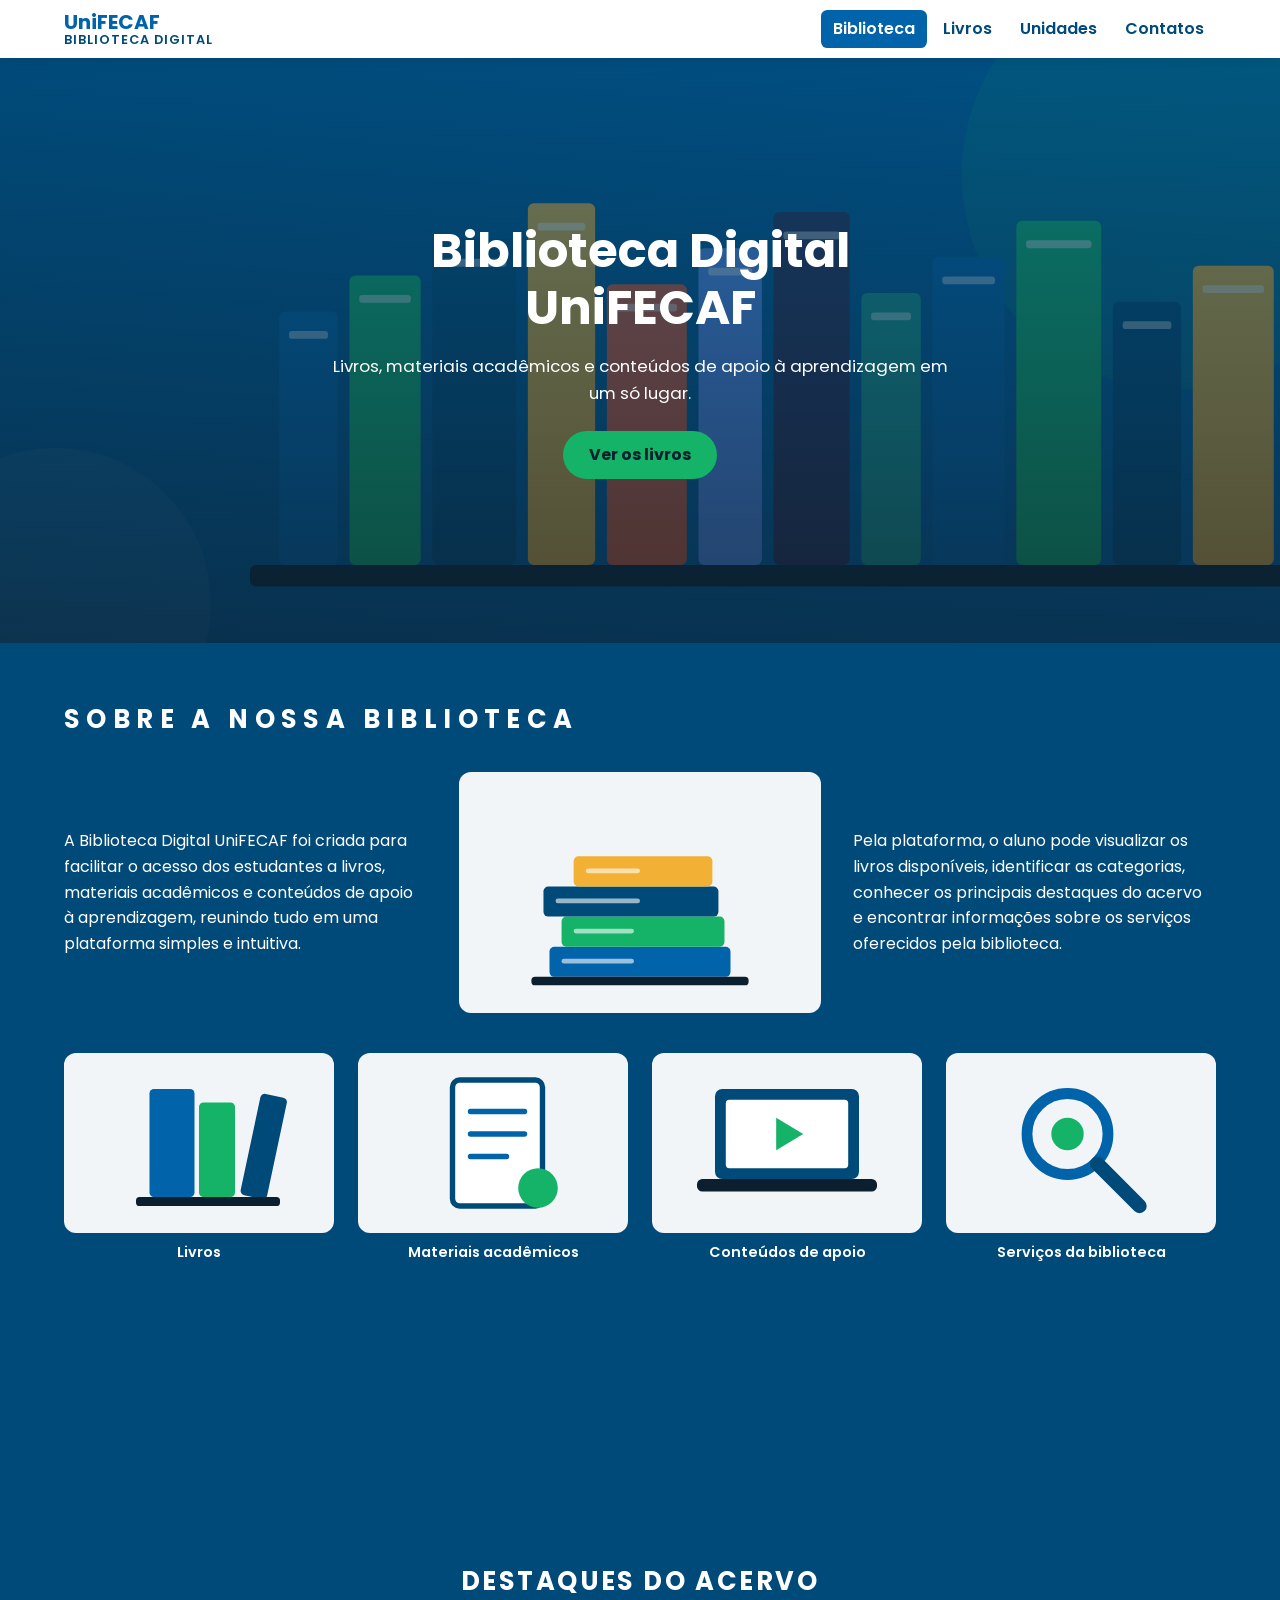
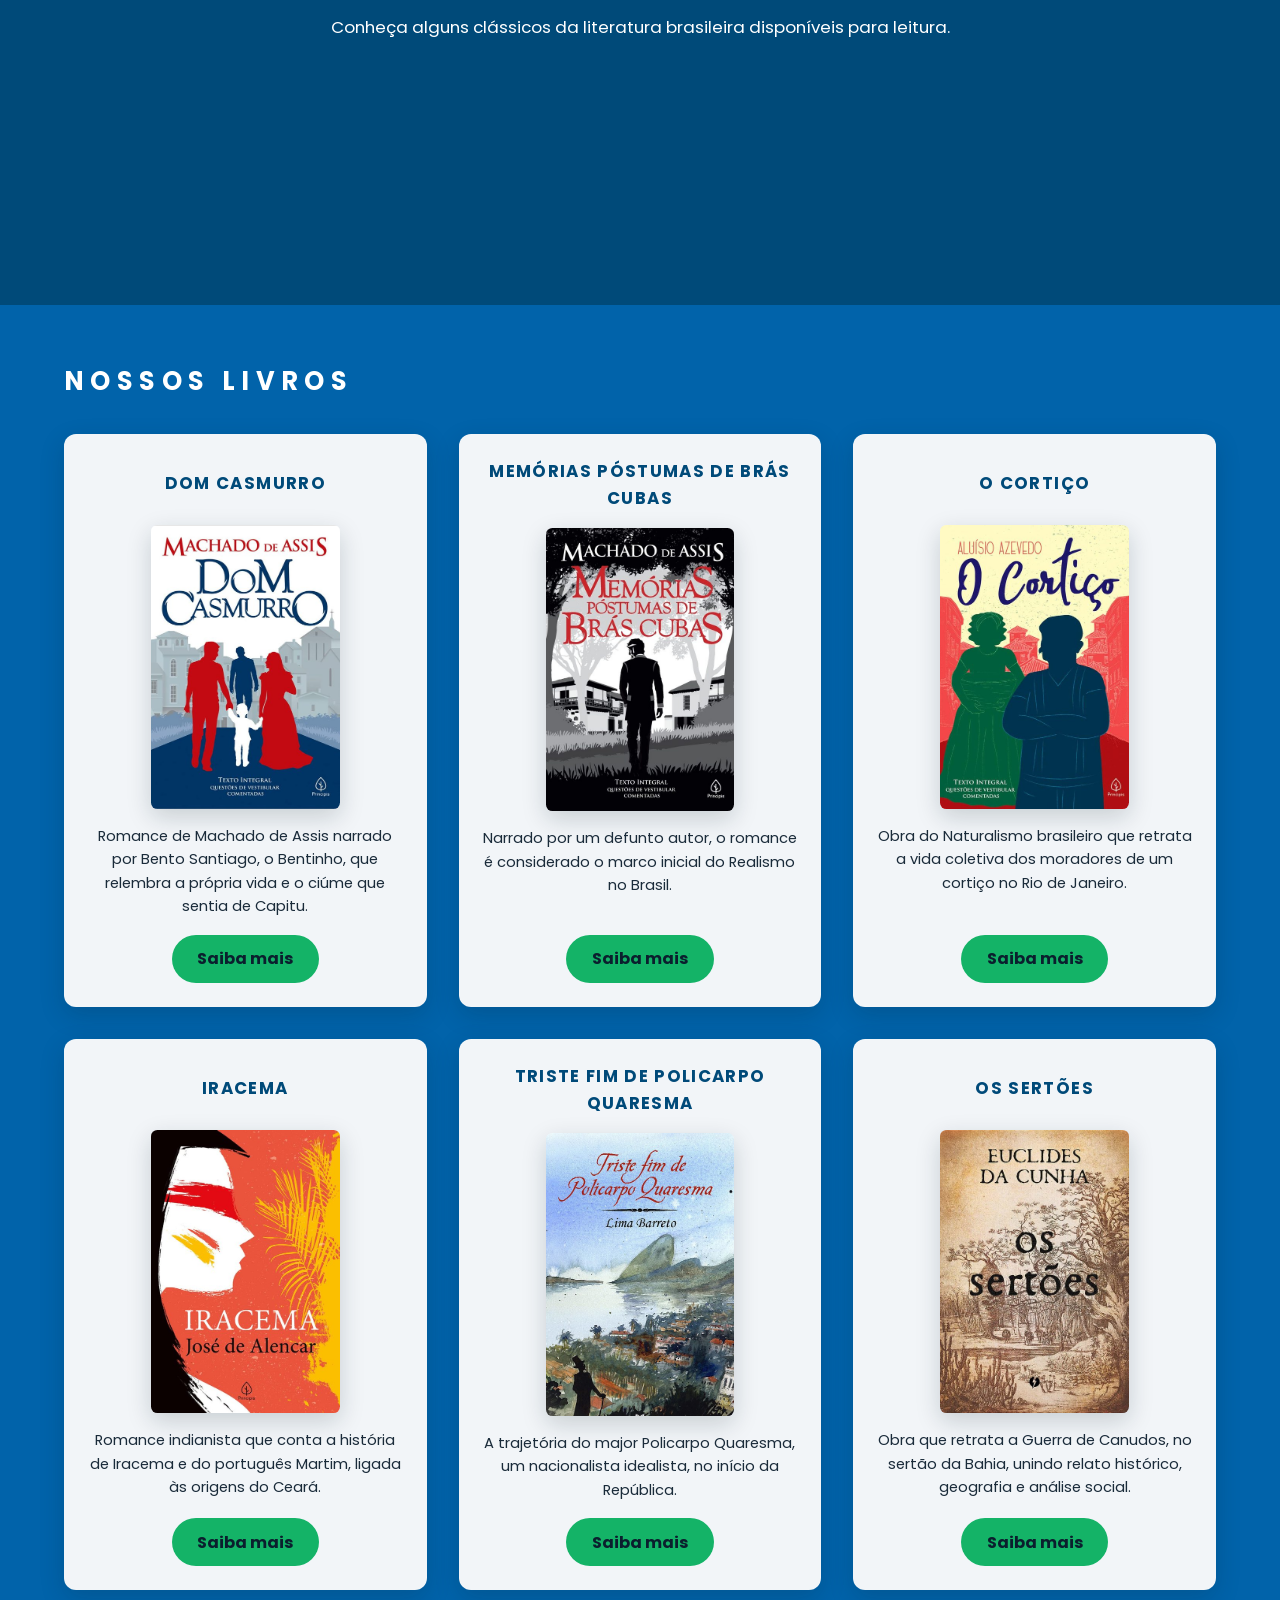
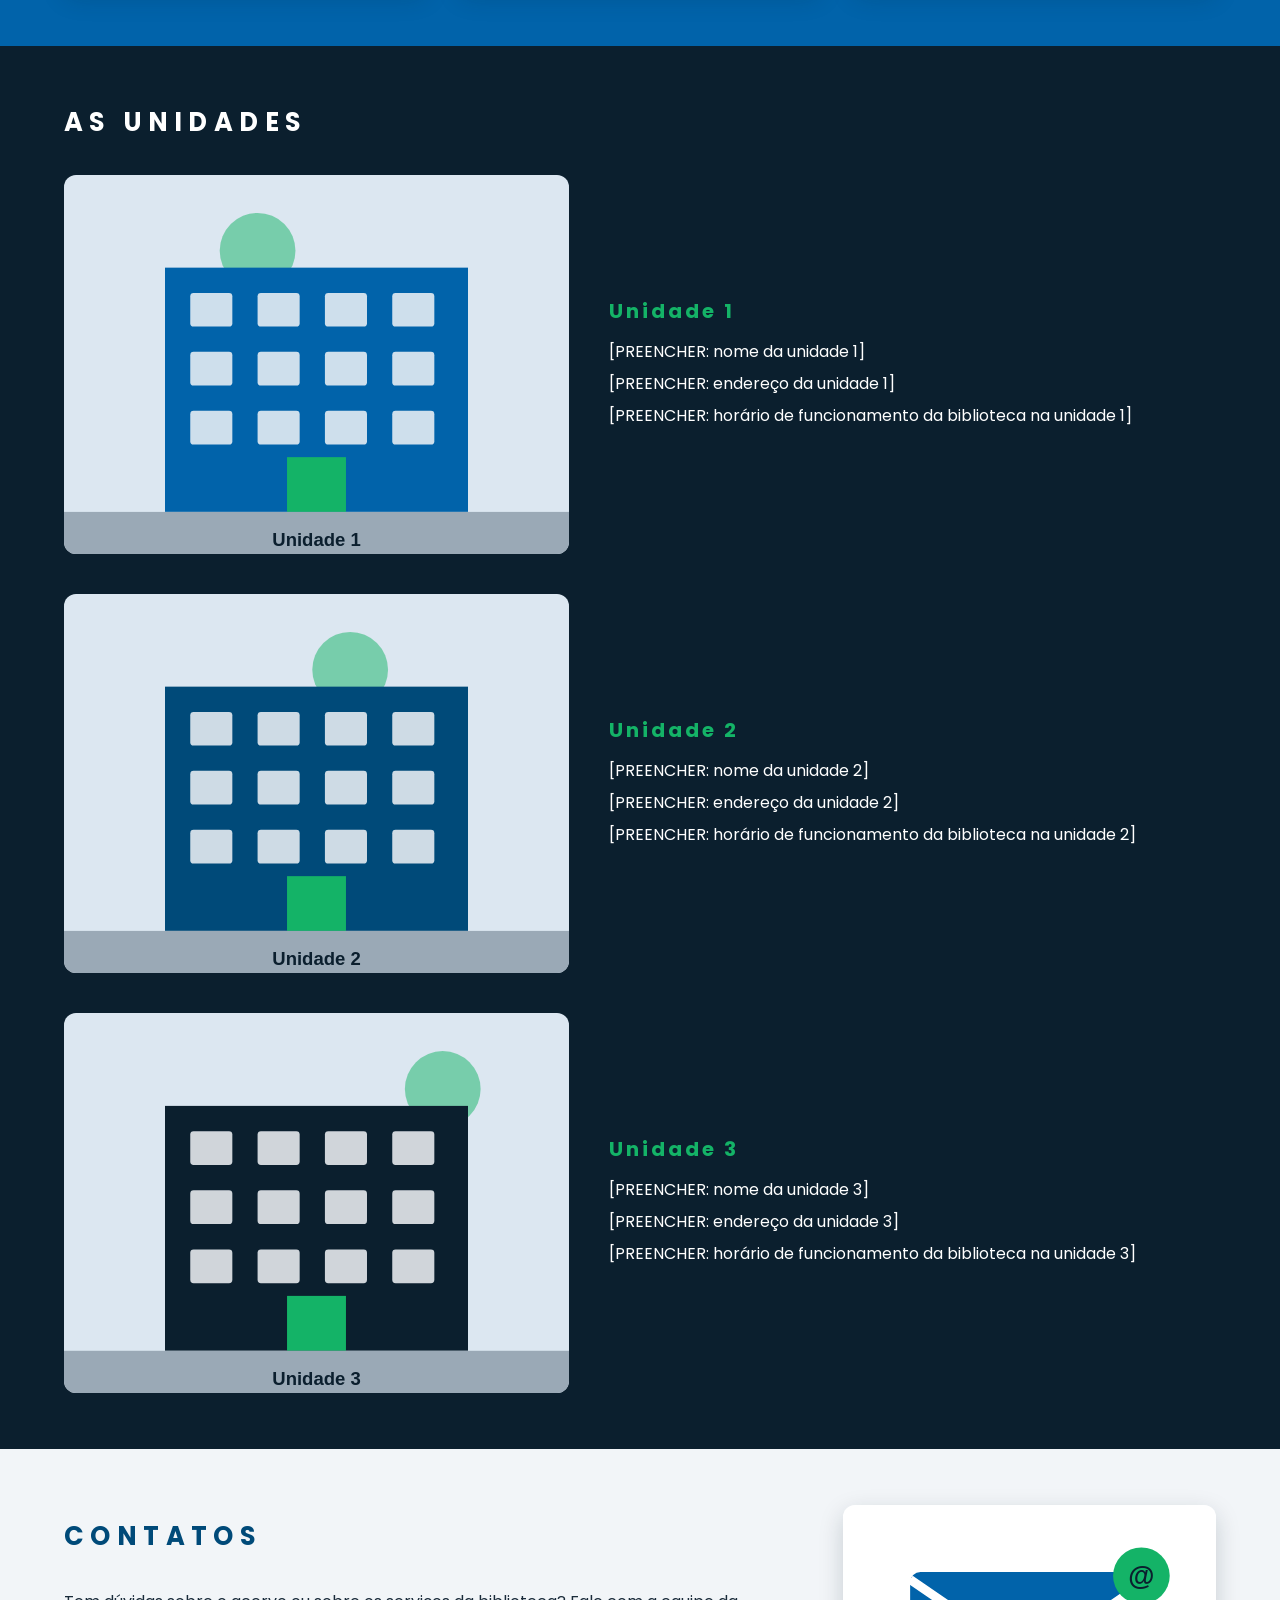
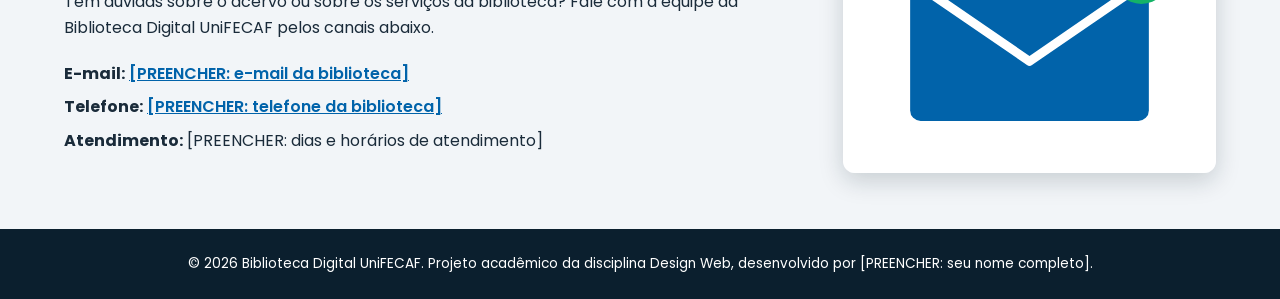
==== index.html @ 33c41517 "Add files via upload" ====
<!DOCTYPE html>
<html lang="pt-BR">
<head>
	<meta charset="UTF-8">
	<meta name="viewport" content="width=device-width, initial-scale=1.0">
	<title>Biblioteca Digital UniFECAF | Livros e materiais acadêmicos</title>
	<meta name="description" content="Biblioteca Digital UniFECAF: acesse livros, materiais acadêmicos e conteúdos de apoio à aprendizagem, conheça os destaques do acervo e as unidades.">
	<link rel="preconnect" href="https://fonts.googleapis.com">
	<link rel="preconnect" href="https://fonts.gstatic.com" crossorigin>
	<link href="https://fonts.googleapis.com/css2?family=Poppins:wght@400;600;700&display=swap" rel="stylesheet">
	<link rel="stylesheet" href="css/style.css">
</head>
<body>
	<a class="pular-conteudo" href="#conteudo">Pular para o conteúdo</a>

	<header class="cabecalho">
		<div class="cabecalho__interno">
			<a class="marca" href="#inicio">
				<span class="marca__nome">UniFECAF</span>
				<span class="marca__sub">Biblioteca Digital</span>
			</a>
			<nav class="menu" aria-label="Menu principal">
				<ul class="menu__lista">
					<li><a class="menu__link menu__link--ativo" href="#sobre" aria-current="page">Biblioteca</a></li>
					<li><a class="menu__link" href="#livros">Livros</a></li>
					<li><a class="menu__link" href="#unidades">Unidades</a></li>
					<li><a class="menu__link" href="#contatos">Contatos</a></li>
				</ul>
			</nav>
		</div>
	</header>

	<main id="conteudo">
		<section class="banner banner--principal" id="inicio" aria-labelledby="titulo-principal">
			<div class="banner__conteudo">
				<h1 id="titulo-principal">Biblioteca Digital UniFECAF</h1>
				<p>Livros, materiais acadêmicos e conteúdos de apoio à aprendizagem em um só lugar.</p>
				<a class="botao" href="#livros">Ver os livros</a>
			</div>
		</section>

		<section class="secao secao--sobre" id="sobre" aria-labelledby="titulo-sobre">
			<div class="container">
				<h2 class="secao__titulo" id="titulo-sobre">Sobre a nossa biblioteca</h2>
				<div class="sobre__grade">
					<p class="sobre__texto">A Biblioteca Digital UniFECAF foi criada para facilitar o acesso dos estudantes a livros, materiais acadêmicos e conteúdos de apoio à aprendizagem, reunindo tudo em uma plataforma simples e intuitiva.</p>
					<img class="sobre__imagem" src="assets/imagens/sobre-acervo.svg" alt="Ilustração de uma pilha de livros coloridos" title="Acervo da biblioteca" width="600" height="400">
					<p class="sobre__texto">Pela plataforma, o aluno pode visualizar os livros disponíveis, identificar as categorias, conhecer os principais destaques do acervo e encontrar informações sobre os serviços oferecidos pela biblioteca.</p>
				</div>
				<ul class="categorias">
					<li class="categoria">
						<figure>
							<img src="assets/imagens/mini-livros.svg" alt="Ilustração de livros em uma prateleira" width="300" height="200">
							<figcaption>Livros</figcaption>
						</figure>
					</li>
					<li class="categoria">
						<figure>
							<img src="assets/imagens/mini-materiais.svg" alt="Ilustração de um documento com linhas de texto" width="300" height="200">
							<figcaption>Materiais acadêmicos</figcaption>
						</figure>
					</li>
					<li class="categoria">
						<figure>
							<img src="assets/imagens/mini-apoio.svg" alt="Ilustração de uma tela com botão de reproduzir vídeo" width="300" height="200">
							<figcaption>Conteúdos de apoio</figcaption>
						</figure>
					</li>
					<li class="categoria">
						<figure>
							<img src="assets/imagens/mini-servicos.svg" alt="Ilustração de uma lupa de pesquisa" width="300" height="200">
							<figcaption>Serviços da biblioteca</figcaption>
						</figure>
					</li>
				</ul>
			</div>
		</section>

		<section class="banner banner--leitura" aria-labelledby="titulo-destaque">
			<div class="banner__conteudo">
				<h2 id="titulo-destaque">Destaques do acervo</h2>
				<p>Conheça alguns clássicos da literatura brasileira disponíveis para leitura.</p>
			</div>
		</section>

		<section class="secao secao--livros" id="livros" aria-labelledby="titulo-livros">
			<div class="container">
				<h2 class="secao__titulo" id="titulo-livros">Nossos livros</h2>
				<div class="livros__grade">
					<article class="card">
						<h3 class="card__titulo">Dom Casmurro</h3>
						<img class="card__imagem" src="assets/imagens/capa-livro-1.jpg" alt="Capa do livro Dom Casmurro" width="500" height="750" loading="lazy">
						<p class="card__texto">Romance de Machado de Assis narrado por Bento Santiago, o Bentinho, que relembra a própria vida e o ciúme que sentia de Capitu.</p>
						<details class="card__detalhes">
							<summary class="botao botao--card">Saiba mais</summary>
							<p><strong>Autor:</strong> Machado de Assis<br><strong>Publicação:</strong> 1899</p>
						</details>
					</article>
					<article class="card">
						<h3 class="card__titulo">Memórias Póstumas de Brás Cubas</h3>
						<img class="card__imagem" src="assets/imagens/capa-livro-2.jpg" alt="Capa do livro Memórias Póstumas de Brás Cubas" width="500" height="750" loading="lazy">
						<p class="card__texto">Narrado por um defunto autor, o romance é considerado o marco inicial do Realismo no Brasil.</p>
						<details class="card__detalhes">
							<summary class="botao botao--card">Saiba mais</summary>
							<p><strong>Autor:</strong> Machado de Assis<br><strong>Publicação:</strong> 1881</p>
						</details>
					</article>
					<article class="card">
						<h3 class="card__titulo">O Cortiço</h3>
						<img class="card__imagem" src="assets/imagens/capa-livro-3.jpg" alt="Capa do livro O Cortiço" width="500" height="750" loading="lazy">
						<p class="card__texto">Obra do Naturalismo brasileiro que retrata a vida coletiva dos moradores de um cortiço no Rio de Janeiro.</p>
						<details class="card__detalhes">
							<summary class="botao botao--card">Saiba mais</summary>
							<p><strong>Autor:</strong> Aluísio Azevedo<br><strong>Publicação:</strong> 1890</p>
						</details>
					</article>
					<article class="card">
						<h3 class="card__titulo">Iracema</h3>
						<img class="card__imagem" src="assets/imagens/capa-livro-4.jpg" alt="Capa do livro Iracema" width="500" height="750" loading="lazy">
						<p class="card__texto">Romance indianista que conta a história de Iracema e do português Martim, ligada às origens do Ceará.</p>
						<details class="card__detalhes">
							<summary class="botao botao--card">Saiba mais</summary>
							<p><strong>Autor:</strong> José de Alencar<br><strong>Publicação:</strong> 1865</p>
						</details>
					</article>
					<article class="card">
						<h3 class="card__titulo">Triste Fim de Policarpo Quaresma</h3>
						<img class="card__imagem" src="assets/imagens/capa-livro-5.jpg" alt="Capa do livro Triste Fim de Policarpo Quaresma" width="500" height="750" loading="lazy">
						<p class="card__texto">A trajetória do major Policarpo Quaresma, um nacionalista idealista, no início da República.</p>
						<details class="card__detalhes">
							<summary class="botao botao--card">Saiba mais</summary>
							<p><strong>Autor:</strong> Lima Barreto<br><strong>Publicação em livro:</strong> 1915</p>
						</details>
					</article>
					<article class="card">
						<h3 class="card__titulo">Os Sertões</h3>
						<img class="card__imagem" src="assets/imagens/capa-livro-6.jpg" alt="Capa do livro Os Sertões" width="500" height="750" loading="lazy">
						<p class="card__texto">Obra que retrata a Guerra de Canudos, no sertão da Bahia, unindo relato histórico, geografia e análise social.</p>
						<details class="card__detalhes">
							<summary class="botao botao--card">Saiba mais</summary>
							<p><strong>Autor:</strong> Euclides da Cunha<br><strong>Publicação:</strong> 1902</p>
						</details>
					</article>
				</div>
			</div>
		</section>

		<section class="secao secao--unidades" id="unidades" aria-labelledby="titulo-unidades">
			<div class="container">
				<h2 class="secao__titulo" id="titulo-unidades">As unidades</h2>
				<article class="unidade">
					<img class="unidade__imagem" src="assets/imagens/unidade-1.svg" alt="Ilustração de um prédio representando a Unidade 1" width="600" height="450">
					<div class="unidade__texto">
						<h3>Unidade 1</h3>
						<p>[PREENCHER: nome da unidade 1]</p>
						<p>[PREENCHER: endereço da unidade 1]</p>
						<p>[PREENCHER: horário de funcionamento da biblioteca na unidade 1]</p>
					</div>
				</article>
				<article class="unidade">
					<img class="unidade__imagem" src="assets/imagens/unidade-2.svg" alt="Ilustração de um prédio representando a Unidade 2" width="600" height="450">
					<div class="unidade__texto">
						<h3>Unidade 2</h3>
						<p>[PREENCHER: nome da unidade 2]</p>
						<p>[PREENCHER: endereço da unidade 2]</p>
						<p>[PREENCHER: horário de funcionamento da biblioteca na unidade 2]</p>
					</div>
				</article>
				<article class="unidade">
					<img class="unidade__imagem" src="assets/imagens/unidade-3.svg" alt="Ilustração de um prédio representando a Unidade 3" width="600" height="450">
					<div class="unidade__texto">
						<h3>Unidade 3</h3>
						<p>[PREENCHER: nome da unidade 3]</p>
						<p>[PREENCHER: endereço da unidade 3]</p>
						<p>[PREENCHER: horário de funcionamento da biblioteca na unidade 3]</p>
					</div>
				</article>
			</div>
		</section>

		<section class="secao secao--contatos" id="contatos" aria-labelledby="titulo-contatos">
			<div class="container contatos__grade">
				<div>
					<h2 class="secao__titulo" id="titulo-contatos">Contatos</h2>
					<p>Tem dúvidas sobre o acervo ou sobre os serviços da biblioteca? Fale com a equipe da Biblioteca Digital UniFECAF pelos canais abaixo.</p>
					<address class="contatos__lista">
						<p><strong>E-mail:</strong> <a href="mailto:[PREENCHER-EMAIL]">[PREENCHER: e-mail da biblioteca]</a></p>
						<p><strong>Telefone:</strong> <a href="tel:[PREENCHER-TELEFONE]">[PREENCHER: telefone da biblioteca]</a></p>
						<p><strong>Atendimento:</strong> [PREENCHER: dias e horários de atendimento]</p>
					</address>
				</div>
				<img class="contatos__imagem" src="assets/imagens/contato.svg" alt="Ilustração de um envelope de e-mail" width="500" height="360">
			</div>
		</section>
	</main>

	<footer class="rodape">
		<p>&copy; 2026 Biblioteca Digital UniFECAF. Projeto acadêmico da disciplina Design Web, desenvolvido por [PREENCHER: seu nome completo].</p>
	</footer>
</body>
</html>
---- css/style.css ----
:root {
	--azul: #0163AA;
	--azul-escuro: #004A79;
	--verde: #14B367;
	--escuro: #0B1F2E;
	--claro: #F2F5F8;
	--branco: #FFFFFF;
	--texto: #1A2B3A;
	--fonte: "Poppins", "Segoe UI", Arial, sans-serif;
	--raio: 0.75rem;
	--sombra: 0 0.5rem 1.5rem rgba(11, 31, 46, 0.18);
}

* {
	box-sizing: border-box;
	margin: 0;
	padding: 0;
}

html {
	scroll-behavior: smooth;
	scroll-padding-top: 7rem;
}

body {
	font-family: var(--fonte);
	font-size: 1rem;
	line-height: 1.6;
	color: var(--texto);
	background-color: var(--branco);
}

img {
	display: block;
	max-width: 100%;
	height: auto;
}

a {
	color: inherit;
}

a:focus-visible,
summary:focus-visible {
	outline: 0.2rem solid var(--verde);
	outline-offset: 0.2rem;
}

.container {
	width: 90%;
	max-width: 72rem;
	margin: 0 auto;
}

.pular-conteudo {
	position: absolute;
	left: 1rem;
	top: -4rem;
	padding: 0.5rem 1rem;
	background-color: var(--verde);
	color: var(--escuro);
	font-weight: 600;
	z-index: 100;
}

.pular-conteudo:focus {
	top: 1rem;
}

.cabecalho {
	position: sticky;
	top: 0;
	z-index: 50;
	background-color: var(--branco);
	box-shadow: 0 0.1rem 0.6rem rgba(11, 31, 46, 0.12);
}

.cabecalho__interno {
	width: 90%;
	max-width: 72rem;
	margin: 0 auto;
	padding: 0.6rem 0;
	display: flex;
	flex-direction: column;
	align-items: center;
	gap: 0.5rem;
}

.marca {
	display: flex;
	flex-direction: column;
	align-items: center;
	text-decoration: none;
	line-height: 1.1;
}

.marca__nome {
	font-size: 1.25rem;
	font-weight: 700;
	color: var(--azul);
}

.marca__sub {
	font-size: 0.8rem;
	font-weight: 600;
	color: var(--azul-escuro);
	letter-spacing: 0.08em;
	text-transform: uppercase;
}

.menu__lista {
	list-style: none;
	display: flex;
	flex-wrap: wrap;
	justify-content: center;
	gap: 0.25rem;
}

.menu__link {
	display: block;
	padding: 0.35rem 0.55rem;
	border-radius: 0.4rem;
	font-size: 0.85rem;
	font-weight: 600;
	text-decoration: none;
	color: var(--azul-escuro);
	transition: background-color 0.2s, color 0.2s;
}

.menu__link:hover,
.menu__link--ativo {
	background-color: var(--azul);
	color: var(--branco);
}

.botao {
	display: inline-block;
	padding: 0.7rem 1.6rem;
	border-radius: 2rem;
	background-color: var(--verde);
	color: var(--escuro);
	font-weight: 700;
	text-decoration: none;
	cursor: pointer;
	transition: transform 0.2s, background-color 0.2s;
}

.botao:hover {
	background-color: #1FCB79;
	transform: translateY(-0.15rem);
}

.banner {
	min-height: 55vh;
	display: flex;
	align-items: center;
	justify-content: center;
	padding: 3rem 5%;
	text-align: center;
	color: var(--branco);
	background-color: var(--azul-escuro);
	background-repeat: no-repeat;
	background-position: center;
	background-size: cover;
}

.banner--principal {
	background-image: linear-gradient(rgba(0, 74, 121, 0.55), rgba(11, 31, 46, 0.7)), url("../assets/imagens/banner-biblioteca.svg");
}

.banner--leitura {
	min-height: 45vh;
	background-image: linear-gradient(rgba(11, 31, 46, 0.45), rgba(11, 31, 46, 0.75)), url("../assets/imagens/banner-leitura.svg");
}

.banner__conteudo {
	max-width: 40rem;
}

.banner h1 {
	font-size: 2rem;
	line-height: 1.2;
	margin-bottom: 1rem;
}

.banner h2 {
	font-size: 1.6rem;
	letter-spacing: 0.1em;
	text-transform: uppercase;
	margin-bottom: 0.75rem;
}

.banner p {
	font-size: 1.05rem;
	margin-bottom: 1.5rem;
}

.secao {
	padding: 3.5rem 0;
}

.secao__titulo {
	font-size: 1.4rem;
	letter-spacing: 0.25em;
	text-transform: uppercase;
	margin-bottom: 2rem;
}

.secao--sobre {
	background-color: var(--azul-escuro);
	color: var(--branco);
}

.sobre__grade {
	display: grid;
	gap: 1.5rem;
	align-items: center;
	margin-bottom: 2.5rem;
}

.sobre__imagem {
	border-radius: var(--raio);
}

.categorias {
	list-style: none;
	display: grid;
	grid-template-columns: repeat(2, 1fr);
	gap: 1rem;
}

.categoria img {
	border-radius: var(--raio);
	transition: transform 0.2s;
}

.categoria img:hover {
	transform: scale(1.04);
}

.categoria figcaption {
	margin-top: 0.5rem;
	font-size: 0.9rem;
	font-weight: 600;
	text-align: center;
}

.secao--livros {
	background-color: var(--azul);
	color: var(--branco);
}

.livros__grade {
	display: grid;
	grid-template-columns: 1fr;
	gap: 1.5rem;
}

.card {
	display: flex;
	flex-direction: column;
	align-items: center;
	gap: 1rem;
	padding: 1.5rem;
	border-radius: var(--raio);
	background-color: var(--claro);
	color: var(--texto);
	text-align: center;
	box-shadow: var(--sombra);
}

.card__titulo {
	min-height: 3.2rem;
	display: flex;
	align-items: center;
	font-size: 1.05rem;
	letter-spacing: 0.08em;
	text-transform: uppercase;
	color: var(--azul-escuro);
}

.card__imagem {
	width: 60%;
	aspect-ratio: 2 / 3;
	object-fit: cover;
	object-position: top;
	border-radius: 0.4rem;
	box-shadow: var(--sombra);
}

.card__texto {
	font-size: 0.92rem;
	flex-grow: 1;
}

.card__detalhes {
	width: 100%;
}

.card__detalhes summary {
	list-style: none;
}

.card__detalhes summary::-webkit-details-marker {
	display: none;
}

.card__detalhes[open] summary {
	background-color: var(--azul-escuro);
	color: var(--branco);
}

.card__detalhes p {
	margin-top: 1rem;
	font-size: 0.9rem;
}

.secao--unidades {
	background-color: var(--escuro);
	color: var(--branco);
}

.unidade {
	display: grid;
	gap: 1.25rem;
	align-items: center;
	margin-bottom: 2.5rem;
}

.unidade:last-child {
	margin-bottom: 0;
}

.unidade__imagem {
	border-radius: var(--raio);
}

.unidade__texto h3 {
	font-size: 1.25rem;
	letter-spacing: 0.15em;
	margin-bottom: 0.75rem;
	color: var(--verde);
}

.unidade__texto p {
	margin-bottom: 0.4rem;
}

.secao--contatos {
	background-color: var(--claro);
}

.secao--contatos .secao__titulo {
	color: var(--azul-escuro);
}

.contatos__grade {
	display: grid;
	gap: 2rem;
	align-items: center;
}

.contatos__lista {
	margin-top: 1.25rem;
	font-style: normal;
}

.contatos__lista p {
	margin-bottom: 0.5rem;
	overflow-wrap: anywhere;
}

.contatos__lista a {
	color: var(--azul);
	font-weight: 600;
}

.contatos__imagem {
	border-radius: var(--raio);
	box-shadow: var(--sombra);
}

.rodape {
	padding: 1.5rem 5%;
	background-color: var(--escuro);
	color: var(--branco);
	font-size: 0.85rem;
	text-align: center;
}

@media (min-width: 600px) {
	.livros__grade {
		grid-template-columns: repeat(2, 1fr);
	}
}

@media (min-width: 768px) {
	.cabecalho__interno {
		flex-direction: row;
		justify-content: space-between;
	}

	.marca {
		align-items: flex-start;
	}

	html {
		scroll-padding-top: 5rem;
	}

	.menu__link {
		padding: 0.4rem 0.75rem;
		font-size: 1rem;
	}

	.banner {
		min-height: 65vh;
	}

	.banner h1 {
		font-size: 3rem;
	}

	.banner--leitura {
		background-attachment: fixed;
	}

	.categorias {
		grid-template-columns: repeat(4, 1fr);
		gap: 1.5rem;
	}

	.unidade {
		grid-template-columns: 1fr 1.2fr;
		gap: 2.5rem;
	}

	.contatos__grade {
		grid-template-columns: 2fr 1fr;
	}
}

@media (min-width: 1024px) {
	.sobre__grade {
		grid-template-columns: 1fr 1fr 1fr;
		gap: 2rem;
	}

	.livros__grade {
		grid-template-columns: repeat(3, 1fr);
		gap: 2rem;
	}

	.secao__titulo {
		font-size: 1.6rem;
	}
}

@media (prefers-reduced-motion: reduce) {
	html {
		scroll-behavior: auto;
	}

	* {
		transition: none !important;
	}
}
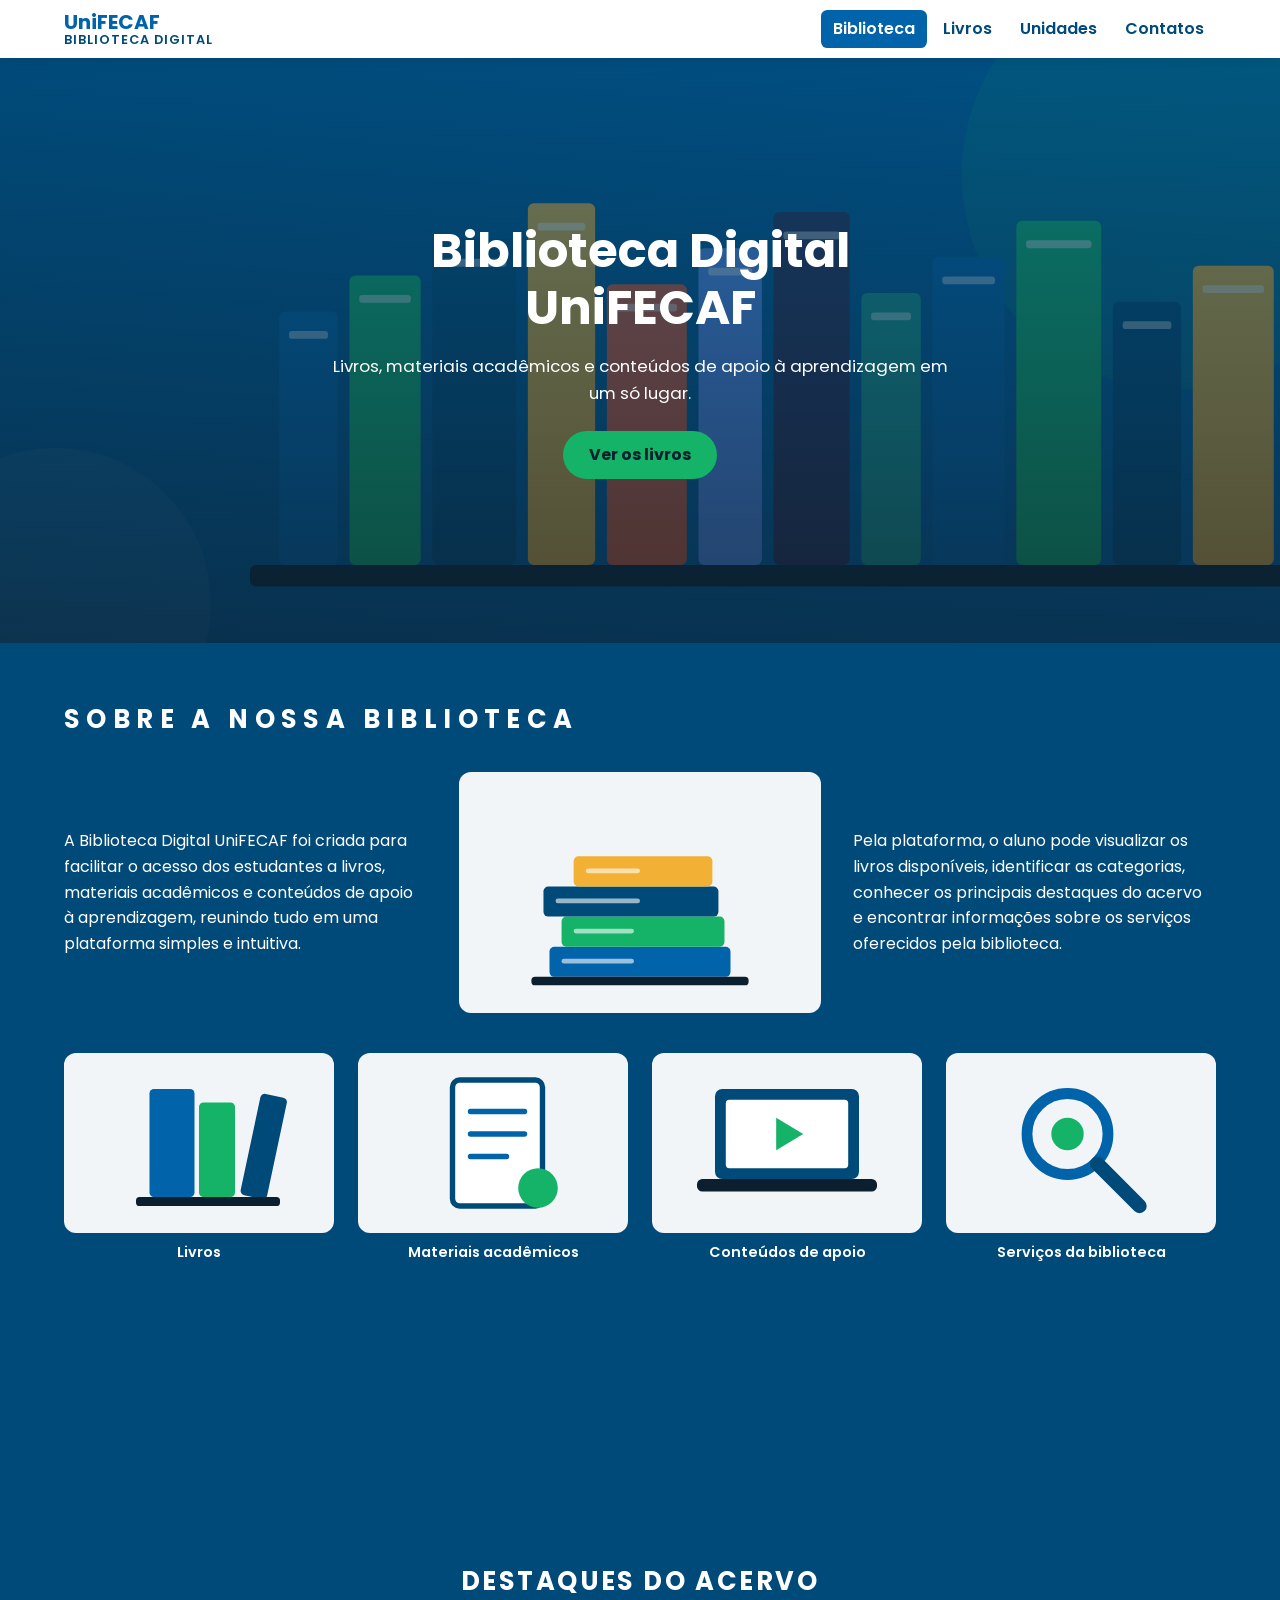
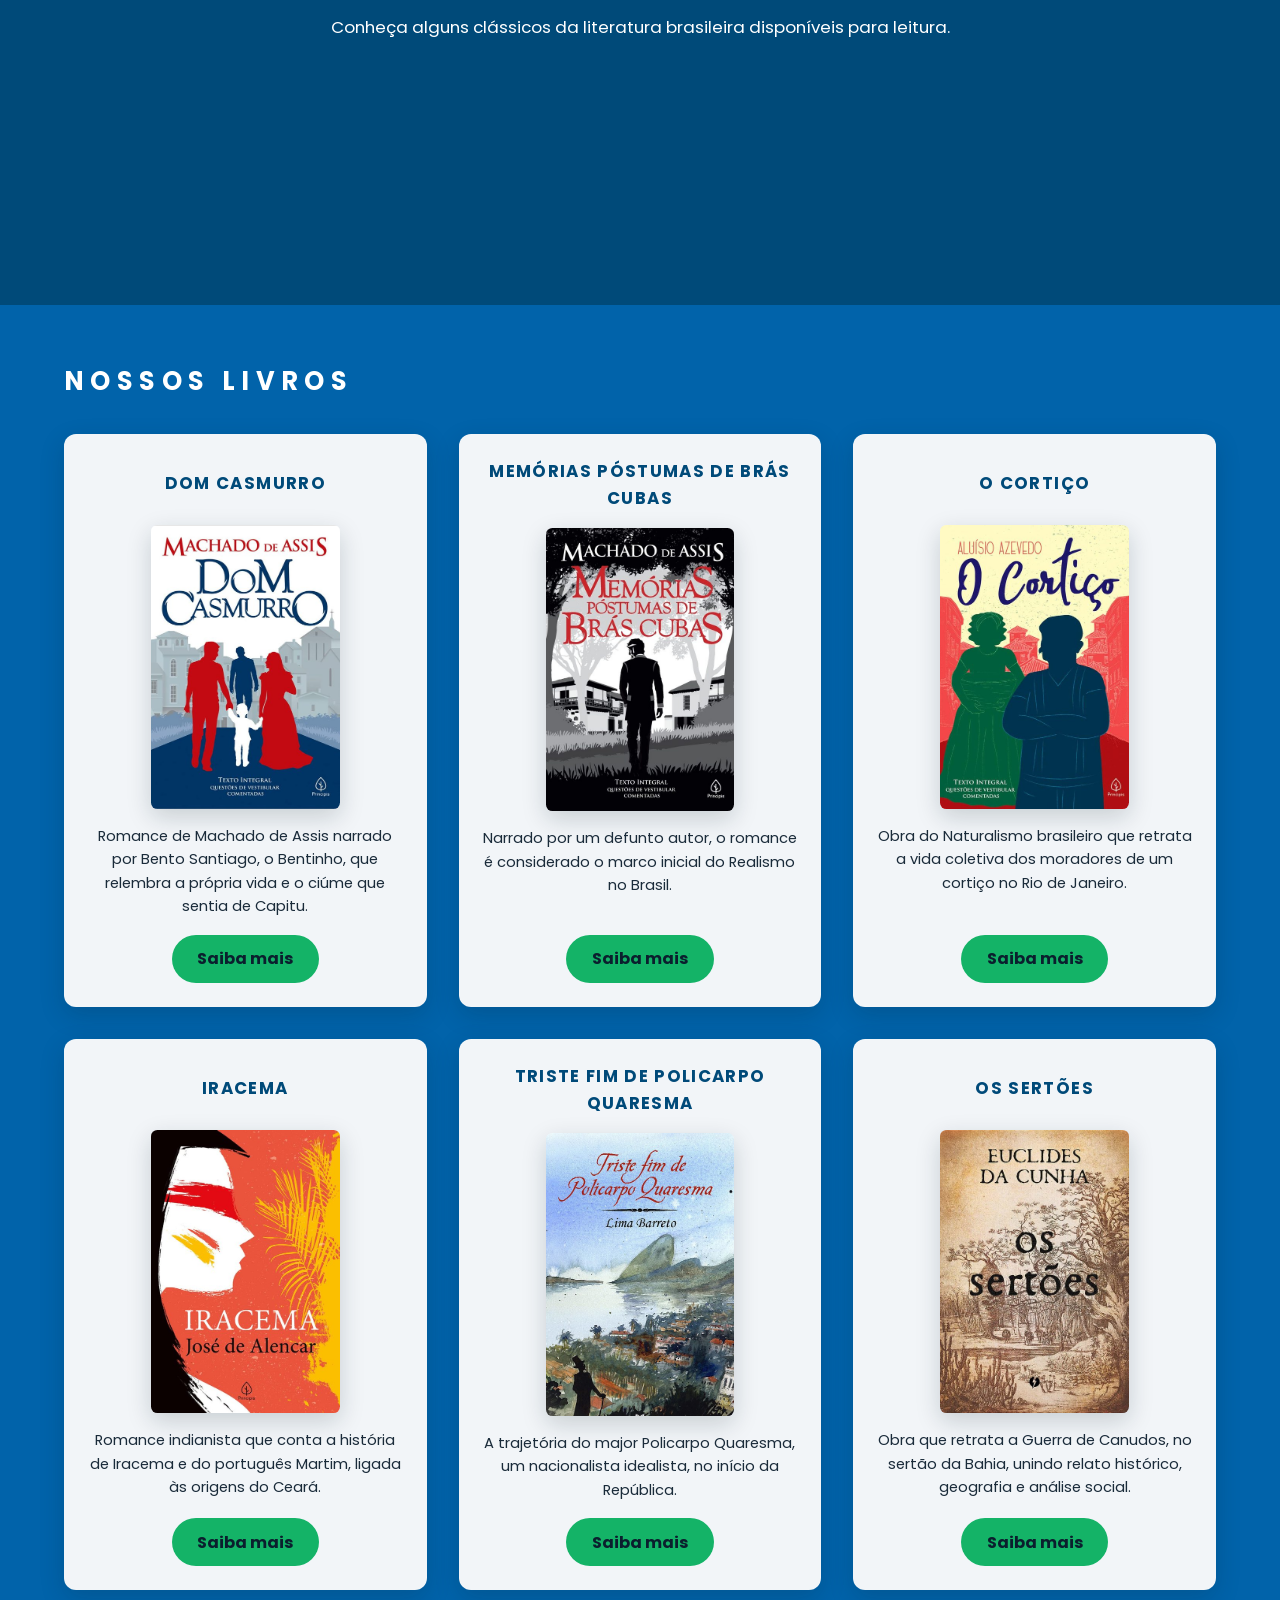
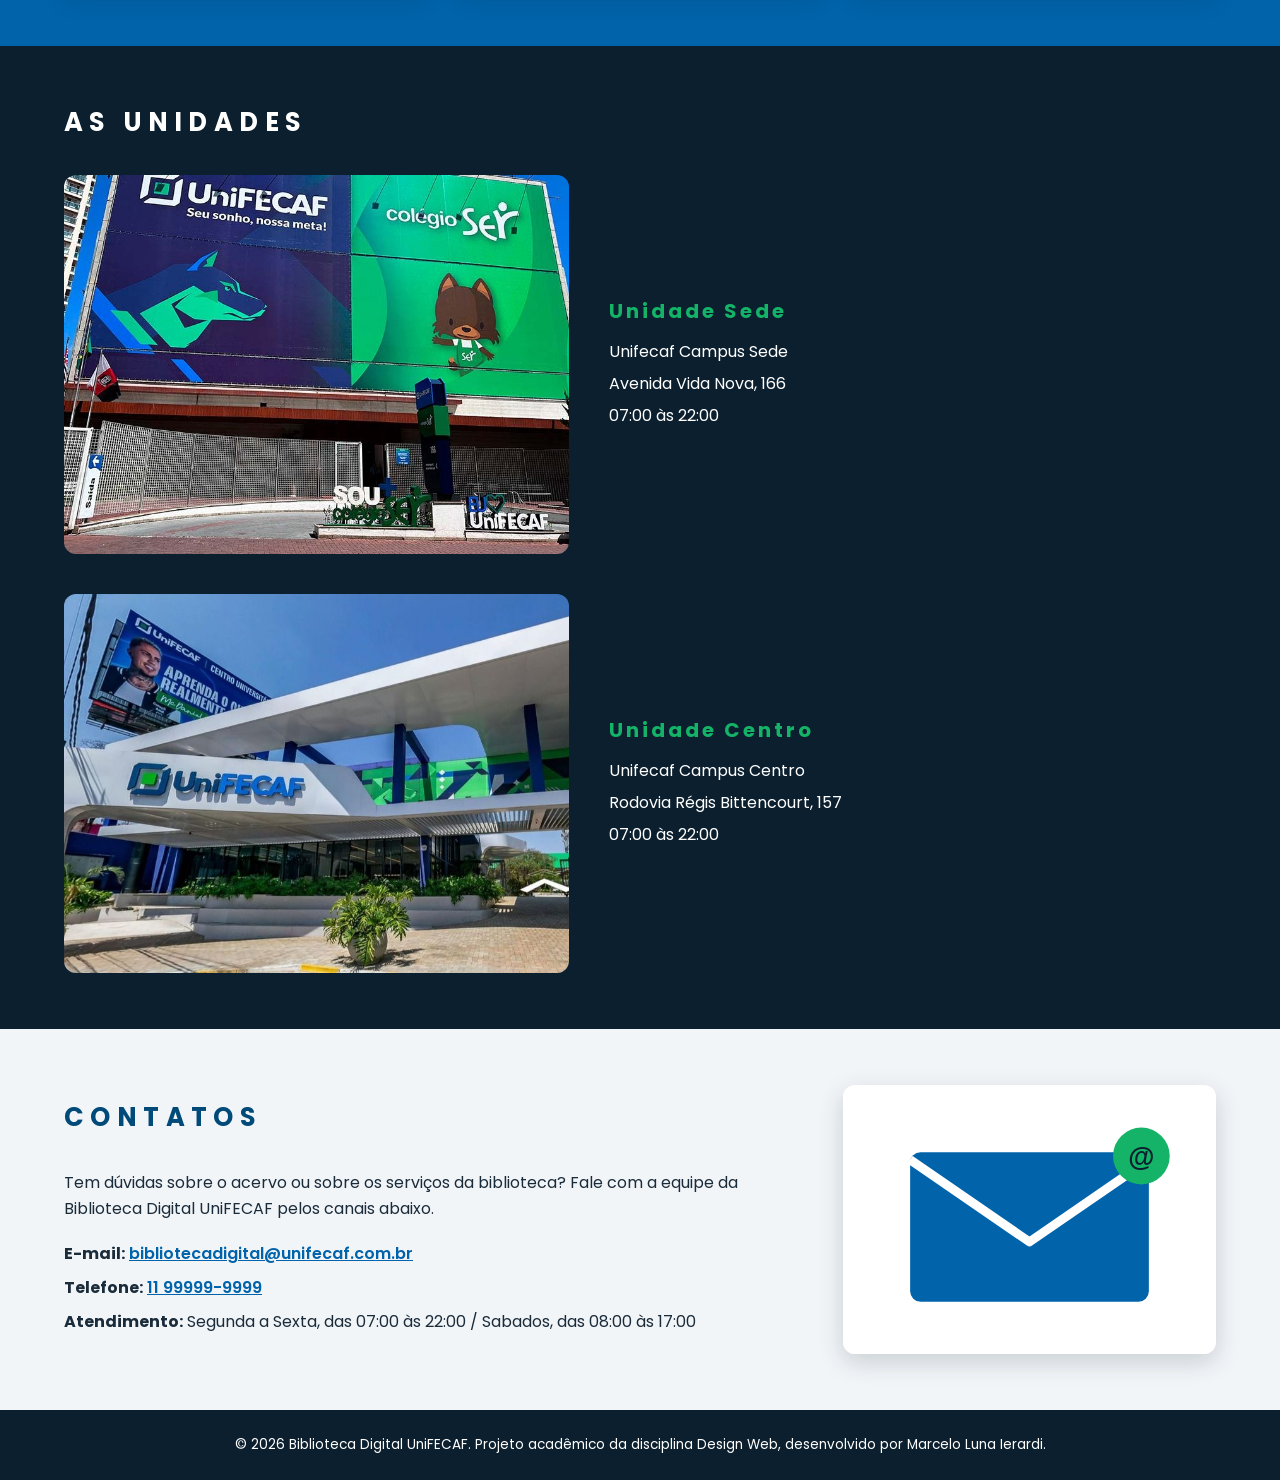
==== commit 91f85d01: "V1.1" ====
--- a/index.html
+++ b/index.html
@@ -149,30 +149,21 @@
 			<div class="container">
 				<h2 class="secao__titulo" id="titulo-unidades">As unidades</h2>
 				<article class="unidade">
-					<img class="unidade__imagem" src="assets/imagens/unidade-1.svg" alt="Ilustração de um prédio representando a Unidade 1" width="600" height="450">
+					<img class="unidade__imagem" src="assets/imagens/unidade-1.jpg" alt="Ilustração de um prédio representando a Unidade 1" width="600" height="450">
 					<div class="unidade__texto">
-						<h3>Unidade 1</h3>
-						<p>[PREENCHER: nome da unidade 1]</p>
-						<p>[PREENCHER: endereço da unidade 1]</p>
-						<p>[PREENCHER: horário de funcionamento da biblioteca na unidade 1]</p>
+						<h3>Unidade Sede</h3>
+						<p>Unifecaf Campus Sede</p>
+						<p>Avenida Vida Nova, 166</p>
+						<p>07:00 às 22:00</p>
 					</div>
 				</article>
 				<article class="unidade">
-					<img class="unidade__imagem" src="assets/imagens/unidade-2.svg" alt="Ilustração de um prédio representando a Unidade 2" width="600" height="450">
+					<img class="unidade__imagem" src="assets/imagens/unidade-2.jpg" alt="Ilustração de um prédio representando a Unidade 2" width="600" height="450">
 					<div class="unidade__texto">
-						<h3>Unidade 2</h3>
-						<p>[PREENCHER: nome da unidade 2]</p>
-						<p>[PREENCHER: endereço da unidade 2]</p>
-						<p>[PREENCHER: horário de funcionamento da biblioteca na unidade 2]</p>
-					</div>
-				</article>
-				<article class="unidade">
-					<img class="unidade__imagem" src="assets/imagens/unidade-3.svg" alt="Ilustração de um prédio representando a Unidade 3" width="600" height="450">
-					<div class="unidade__texto">
-						<h3>Unidade 3</h3>
-						<p>[PREENCHER: nome da unidade 3]</p>
-						<p>[PREENCHER: endereço da unidade 3]</p>
-						<p>[PREENCHER: horário de funcionamento da biblioteca na unidade 3]</p>
+						<h3>Unidade Centro</h3>
+						<p>Unifecaf Campus Centro</p>
+						<p>Rodovia Régis Bittencourt, 157</p>
+						<p>07:00 às 22:00</p>
 					</div>
 				</article>
 			</div>
@@ -184,9 +175,9 @@
 					<h2 class="secao__titulo" id="titulo-contatos">Contatos</h2>
 					<p>Tem dúvidas sobre o acervo ou sobre os serviços da biblioteca? Fale com a equipe da Biblioteca Digital UniFECAF pelos canais abaixo.</p>
 					<address class="contatos__lista">
-						<p><strong>E-mail:</strong> <a href="mailto:[PREENCHER-EMAIL]">[PREENCHER: e-mail da biblioteca]</a></p>
-						<p><strong>Telefone:</strong> <a href="tel:[PREENCHER-TELEFONE]">[PREENCHER: telefone da biblioteca]</a></p>
-						<p><strong>Atendimento:</strong> [PREENCHER: dias e horários de atendimento]</p>
+						<p><strong>E-mail:</strong> <a href="mailto:bibliotecadigital@unifecaf.com.br">bibliotecadigital@unifecaf.com.br</a></p>
+						<p><strong>Telefone:</strong> <a href="tel:11999999999">11 99999-9999</a></p>
+						<p><strong>Atendimento:</strong> Segunda a Sexta, das 07:00 às 22:00 / Sabados, das 08:00 às 17:00 </p>
 					</address>
 				</div>
 				<img class="contatos__imagem" src="assets/imagens/contato.svg" alt="Ilustração de um envelope de e-mail" width="500" height="360">
@@ -195,7 +186,7 @@
 	</main>
 
 	<footer class="rodape">
-		<p>&copy; 2026 Biblioteca Digital UniFECAF. Projeto acadêmico da disciplina Design Web, desenvolvido por [PREENCHER: seu nome completo].</p>
+		<p>&copy; 2026 Biblioteca Digital UniFECAF. Projeto acadêmico da disciplina Design Web, desenvolvido por Marcelo Luna Ierardi.</p>
 	</footer>
 </body>
 </html>
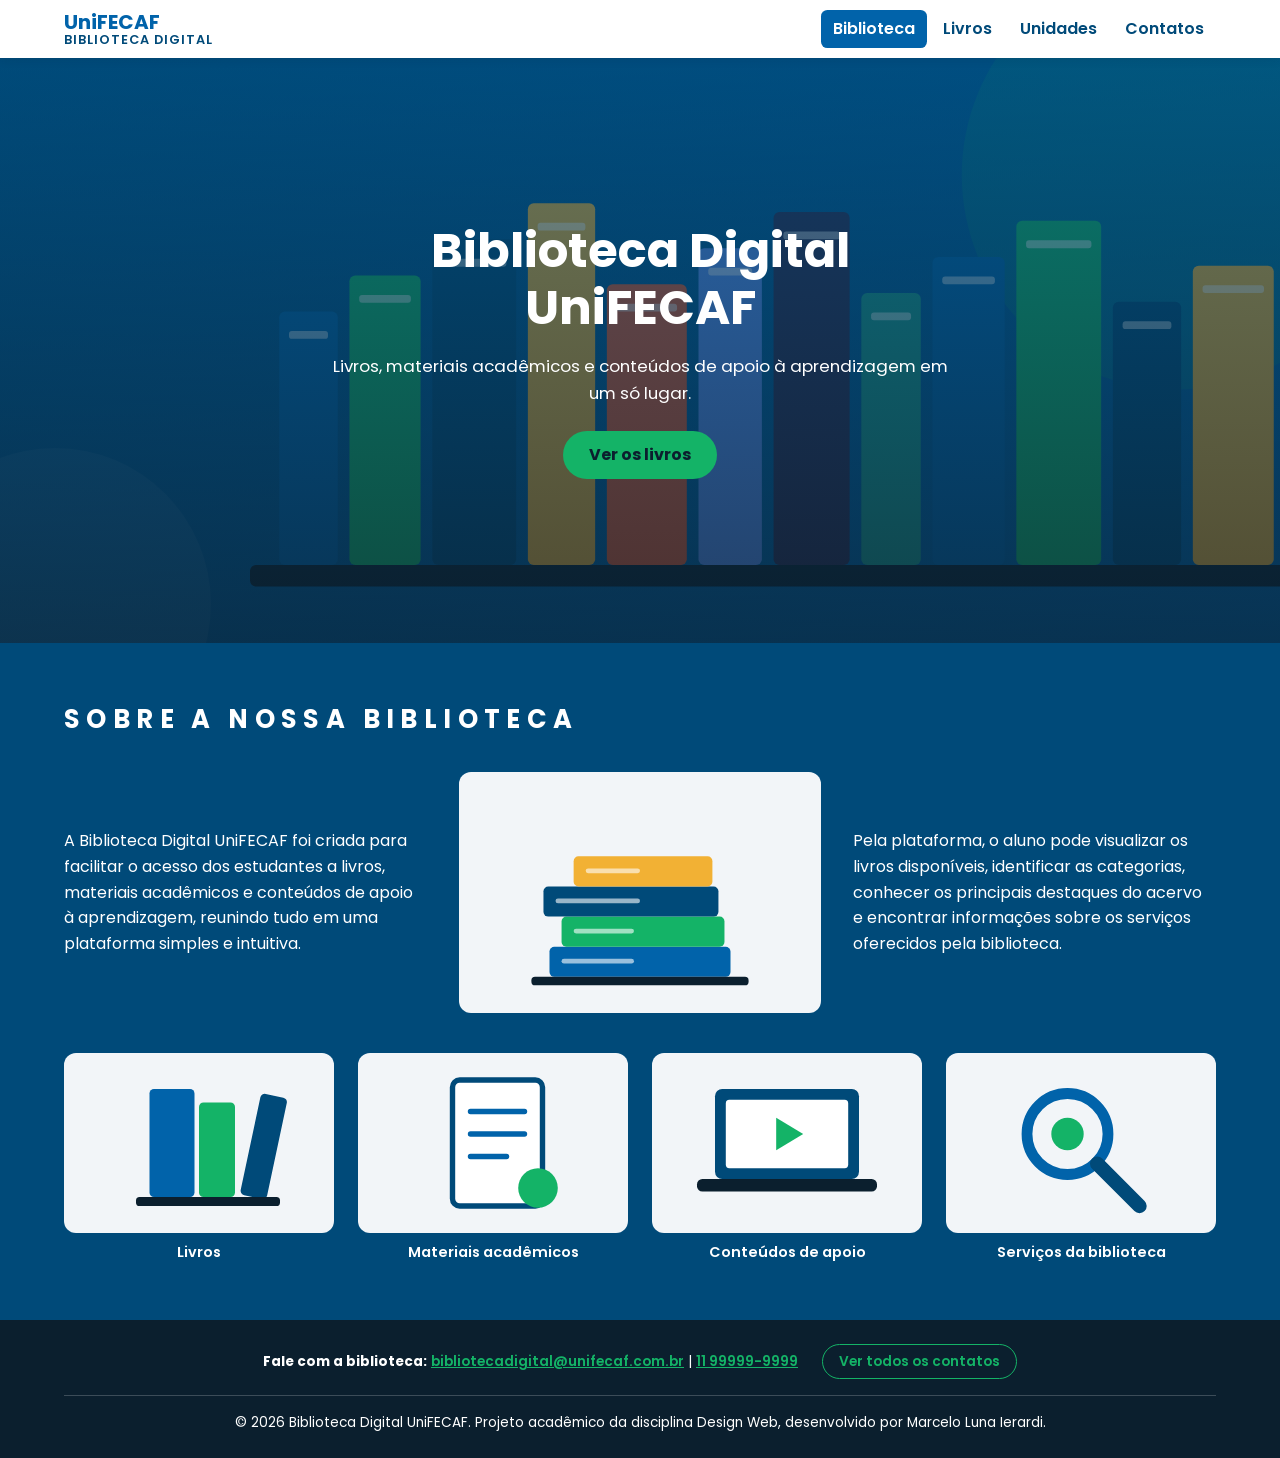
==== commit fd769571: "V.2" ====
--- a/index.html
+++ b/index.html
@@ -3,8 +3,8 @@
 <head>
 	<meta charset="UTF-8">
 	<meta name="viewport" content="width=device-width, initial-scale=1.0">
-	<title>Biblioteca Digital UniFECAF | Livros e materiais acadêmicos</title>
-	<meta name="description" content="Biblioteca Digital UniFECAF: acesse livros, materiais acadêmicos e conteúdos de apoio à aprendizagem, conheça os destaques do acervo e as unidades.">
+	<title>Biblioteca Digital UniFECAF | Início</title>
+	<meta name="description" content="Biblioteca Digital UniFECAF: livros, materiais acadêmicos e conteúdos de apoio à aprendizagem reunidos em uma plataforma simples para os estudantes.">
 	<link rel="preconnect" href="https://fonts.googleapis.com">
 	<link rel="preconnect" href="https://fonts.gstatic.com" crossorigin>
 	<link href="https://fonts.googleapis.com/css2?family=Poppins:wght@400;600;700&display=swap" rel="stylesheet">
@@ -15,16 +15,16 @@
 
 	<header class="cabecalho">
 		<div class="cabecalho__interno">
-			<a class="marca" href="#inicio">
+			<a class="marca" href="index.html">
 				<span class="marca__nome">UniFECAF</span>
 				<span class="marca__sub">Biblioteca Digital</span>
 			</a>
 			<nav class="menu" aria-label="Menu principal">
 				<ul class="menu__lista">
-					<li><a class="menu__link menu__link--ativo" href="#sobre" aria-current="page">Biblioteca</a></li>
-					<li><a class="menu__link" href="#livros">Livros</a></li>
-					<li><a class="menu__link" href="#unidades">Unidades</a></li>
-					<li><a class="menu__link" href="#contatos">Contatos</a></li>
+					<li><a class="menu__link menu__link--ativo" href="index.html" aria-current="page">Biblioteca</a></li>
+					<li><a class="menu__link" href="livros.html">Livros</a></li>
+					<li><a class="menu__link" href="unidades.html">Unidades</a></li>
+					<li><a class="menu__link" href="contatos.html">Contatos</a></li>
 				</ul>
 			</nav>
 		</div>
@@ -35,7 +35,7 @@
 			<div class="banner__conteudo">
 				<h1 id="titulo-principal">Biblioteca Digital UniFECAF</h1>
 				<p>Livros, materiais acadêmicos e conteúdos de apoio à aprendizagem em um só lugar.</p>
-				<a class="botao" href="#livros">Ver os livros</a>
+				<a class="botao" href="livros.html">Ver os livros</a>
 			</div>
 		</section>
 
@@ -75,117 +75,13 @@
 				</ul>
 			</div>
 		</section>
-
-		<section class="banner banner--leitura" aria-labelledby="titulo-destaque">
-			<div class="banner__conteudo">
-				<h2 id="titulo-destaque">Destaques do acervo</h2>
-				<p>Conheça alguns clássicos da literatura brasileira disponíveis para leitura.</p>
-			</div>
-		</section>
-
-		<section class="secao secao--livros" id="livros" aria-labelledby="titulo-livros">
-			<div class="container">
-				<h2 class="secao__titulo" id="titulo-livros">Nossos livros</h2>
-				<div class="livros__grade">
-					<article class="card">
-						<h3 class="card__titulo">Dom Casmurro</h3>
-						<img class="card__imagem" src="assets/imagens/capa-livro-1.jpg" alt="Capa do livro Dom Casmurro" width="500" height="750" loading="lazy">
-						<p class="card__texto">Romance de Machado de Assis narrado por Bento Santiago, o Bentinho, que relembra a própria vida e o ciúme que sentia de Capitu.</p>
-						<details class="card__detalhes">
-							<summary class="botao botao--card">Saiba mais</summary>
-							<p><strong>Autor:</strong> Machado de Assis<br><strong>Publicação:</strong> 1899</p>
-						</details>
-					</article>
-					<article class="card">
-						<h3 class="card__titulo">Memórias Póstumas de Brás Cubas</h3>
-						<img class="card__imagem" src="assets/imagens/capa-livro-2.jpg" alt="Capa do livro Memórias Póstumas de Brás Cubas" width="500" height="750" loading="lazy">
-						<p class="card__texto">Narrado por um defunto autor, o romance é considerado o marco inicial do Realismo no Brasil.</p>
-						<details class="card__detalhes">
-							<summary class="botao botao--card">Saiba mais</summary>
-							<p><strong>Autor:</strong> Machado de Assis<br><strong>Publicação:</strong> 1881</p>
-						</details>
-					</article>
-					<article class="card">
-						<h3 class="card__titulo">O Cortiço</h3>
-						<img class="card__imagem" src="assets/imagens/capa-livro-3.jpg" alt="Capa do livro O Cortiço" width="500" height="750" loading="lazy">
-						<p class="card__texto">Obra do Naturalismo brasileiro que retrata a vida coletiva dos moradores de um cortiço no Rio de Janeiro.</p>
-						<details class="card__detalhes">
-							<summary class="botao botao--card">Saiba mais</summary>
-							<p><strong>Autor:</strong> Aluísio Azevedo<br><strong>Publicação:</strong> 1890</p>
-						</details>
-					</article>
-					<article class="card">
-						<h3 class="card__titulo">Iracema</h3>
-						<img class="card__imagem" src="assets/imagens/capa-livro-4.jpg" alt="Capa do livro Iracema" width="500" height="750" loading="lazy">
-						<p class="card__texto">Romance indianista que conta a história de Iracema e do português Martim, ligada às origens do Ceará.</p>
-						<details class="card__detalhes">
-							<summary class="botao botao--card">Saiba mais</summary>
-							<p><strong>Autor:</strong> José de Alencar<br><strong>Publicação:</strong> 1865</p>
-						</details>
-					</article>
-					<article class="card">
-						<h3 class="card__titulo">Triste Fim de Policarpo Quaresma</h3>
-						<img class="card__imagem" src="assets/imagens/capa-livro-5.jpg" alt="Capa do livro Triste Fim de Policarpo Quaresma" width="500" height="750" loading="lazy">
-						<p class="card__texto">A trajetória do major Policarpo Quaresma, um nacionalista idealista, no início da República.</p>
-						<details class="card__detalhes">
-							<summary class="botao botao--card">Saiba mais</summary>
-							<p><strong>Autor:</strong> Lima Barreto<br><strong>Publicação em livro:</strong> 1915</p>
-						</details>
-					</article>
-					<article class="card">
-						<h3 class="card__titulo">Os Sertões</h3>
-						<img class="card__imagem" src="assets/imagens/capa-livro-6.jpg" alt="Capa do livro Os Sertões" width="500" height="750" loading="lazy">
-						<p class="card__texto">Obra que retrata a Guerra de Canudos, no sertão da Bahia, unindo relato histórico, geografia e análise social.</p>
-						<details class="card__detalhes">
-							<summary class="botao botao--card">Saiba mais</summary>
-							<p><strong>Autor:</strong> Euclides da Cunha<br><strong>Publicação:</strong> 1902</p>
-						</details>
-					</article>
-				</div>
-			</div>
-		</section>
-
-		<section class="secao secao--unidades" id="unidades" aria-labelledby="titulo-unidades">
-			<div class="container">
-				<h2 class="secao__titulo" id="titulo-unidades">As unidades</h2>
-				<article class="unidade">
-					<img class="unidade__imagem" src="assets/imagens/unidade-1.jpg" alt="Ilustração de um prédio representando a Unidade 1" width="600" height="450">
-					<div class="unidade__texto">
-						<h3>Unidade Sede</h3>
-						<p>Unifecaf Campus Sede</p>
-						<p>Avenida Vida Nova, 166</p>
-						<p>07:00 às 22:00</p>
-					</div>
-				</article>
-				<article class="unidade">
-					<img class="unidade__imagem" src="assets/imagens/unidade-2.jpg" alt="Ilustração de um prédio representando a Unidade 2" width="600" height="450">
-					<div class="unidade__texto">
-						<h3>Unidade Centro</h3>
-						<p>Unifecaf Campus Centro</p>
-						<p>Rodovia Régis Bittencourt, 157</p>
-						<p>07:00 às 22:00</p>
-					</div>
-				</article>
-			</div>
-		</section>
-
-		<section class="secao secao--contatos" id="contatos" aria-labelledby="titulo-contatos">
-			<div class="container contatos__grade">
-				<div>
-					<h2 class="secao__titulo" id="titulo-contatos">Contatos</h2>
-					<p>Tem dúvidas sobre o acervo ou sobre os serviços da biblioteca? Fale com a equipe da Biblioteca Digital UniFECAF pelos canais abaixo.</p>
-					<address class="contatos__lista">
-						<p><strong>E-mail:</strong> <a href="mailto:bibliotecadigital@unifecaf.com.br">bibliotecadigital@unifecaf.com.br</a></p>
-						<p><strong>Telefone:</strong> <a href="tel:11999999999">11 99999-9999</a></p>
-						<p><strong>Atendimento:</strong> Segunda a Sexta, das 07:00 às 22:00 / Sabados, das 08:00 às 17:00 </p>
-					</address>
-				</div>
-				<img class="contatos__imagem" src="assets/imagens/contato.svg" alt="Ilustração de um envelope de e-mail" width="500" height="360">
-			</div>
-		</section>
 	</main>
 
 	<footer class="rodape">
+		<div class="rodape__contato">
+			<p><strong>Fale com a biblioteca:</strong> <a href="mailto:bibliotecadigital@unifecaf.com.br">bibliotecadigital@unifecaf.com.br</a> | <a href="tel:11999999999">11 99999-9999</a></p>
+			<a class="rodape__link" href="contatos.html">Ver todos os contatos</a>
+		</div>
 		<p>&copy; 2026 Biblioteca Digital UniFECAF. Projeto acadêmico da disciplina Design Web, desenvolvido por Marcelo Luna Ierardi.</p>
 	</footer>
 </body>
--- a/css/style.css
+++ b/css/style.css
@@ -23,6 +23,17 @@
 }
 
 body {
+	min-height: 100vh;
+	display: flex;
+	flex-direction: column;
+}
+
+main {
+	flex-grow: 1;
+	background-color: var(--claro);
+}
+
+body {
 	font-family: var(--fonte);
 	font-size: 1rem;
 	line-height: 1.6;
@@ -68,6 +79,7 @@
 }
 
 .cabecalho {
+	view-transition-name: cabecalho;
 	position: sticky;
 	top: 0;
 	z-index: 50;
@@ -183,7 +195,8 @@
 	margin-bottom: 1rem;
 }
 
-.banner h2 {
+.banner h2,
+.banner--leitura h1 {
 	font-size: 1.6rem;
 	letter-spacing: 0.1em;
 	text-transform: uppercase;
@@ -388,6 +401,63 @@
 	text-align: center;
 }
 
+.rodape__contato {
+	display: flex;
+	flex-direction: column;
+	align-items: center;
+	gap: 0.5rem;
+	padding-bottom: 1rem;
+	margin-bottom: 1rem;
+	border-bottom: 0.06rem solid rgba(255, 255, 255, 0.2);
+	overflow-wrap: anywhere;
+}
+
+.rodape__contato a {
+	color: var(--verde);
+	font-weight: 600;
+}
+
+.rodape__link {
+	display: inline-block;
+	padding: 0.35rem 1rem;
+	border: 0.1rem solid var(--verde);
+	border-radius: 2rem;
+	text-decoration: none;
+}
+
+.rodape__link:hover {
+	background-color: var(--verde);
+	color: var(--escuro) !important;
+}
+
+@media (prefers-reduced-motion: no-preference) {
+	@view-transition {
+		navigation: auto;
+	}
+
+	::view-transition-old(root) {
+		animation: 0.25s ease-in both sair-pagina;
+	}
+
+	::view-transition-new(root) {
+		animation: 0.35s ease-out both entrar-pagina;
+	}
+}
+
+@keyframes sair-pagina {
+	to {
+		opacity: 0;
+		transform: translateX(-2rem);
+	}
+}
+
+@keyframes entrar-pagina {
+	from {
+		opacity: 0;
+		transform: translateX(2rem);
+	}
+}
+
 @media (min-width: 600px) {
 	.livros__grade {
 		grid-template-columns: repeat(2, 1fr);
@@ -438,6 +508,12 @@
 	.contatos__grade {
 		grid-template-columns: 2fr 1fr;
 	}
+
+	.rodape__contato {
+		flex-direction: row;
+		justify-content: center;
+		gap: 1.5rem;
+	}
 }
 
 @media (min-width: 1024px) {
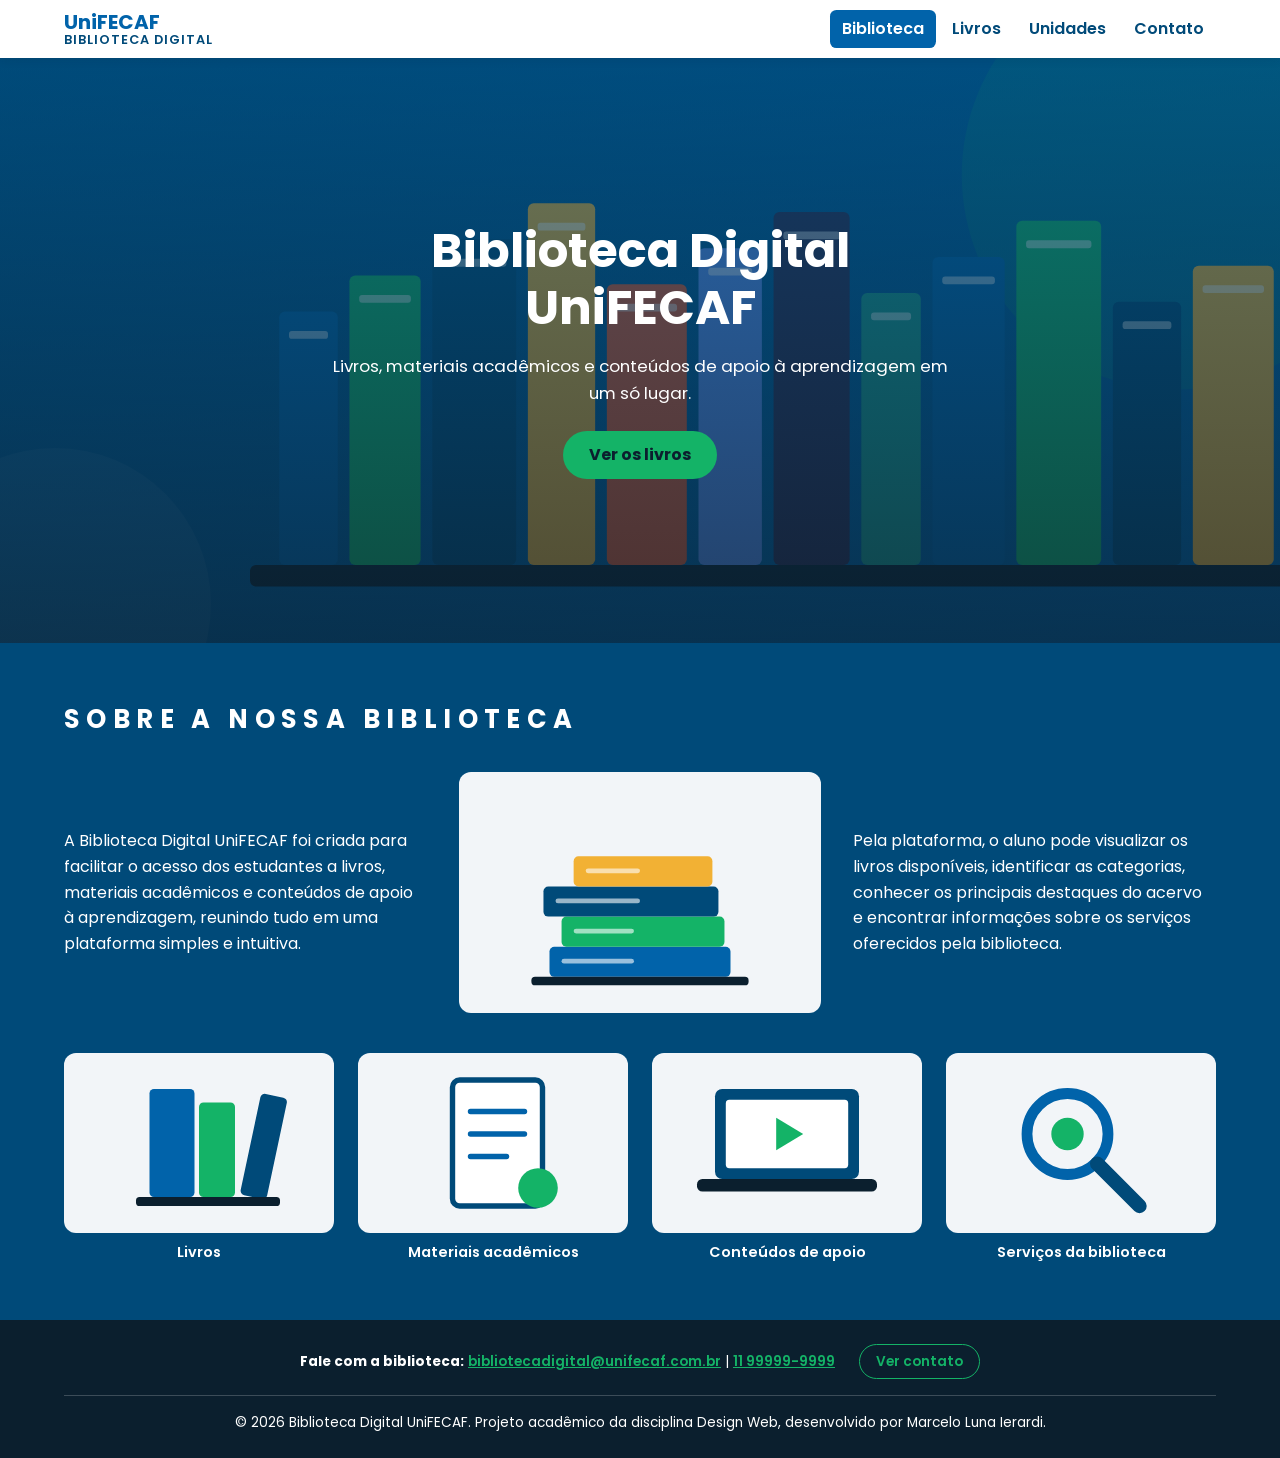
==== commit c526ddd6: "V.2.1" ====
--- a/index.html
+++ b/index.html
@@ -24,7 +24,7 @@
 					<li><a class="menu__link menu__link--ativo" href="index.html" aria-current="page">Biblioteca</a></li>
 					<li><a class="menu__link" href="livros.html">Livros</a></li>
 					<li><a class="menu__link" href="unidades.html">Unidades</a></li>
-					<li><a class="menu__link" href="contatos.html">Contatos</a></li>
+					<li><a class="menu__link" href="contatos.html">Contato</a></li>
 				</ul>
 			</nav>
 		</div>
@@ -80,9 +80,9 @@
 	<footer class="rodape">
 		<div class="rodape__contato">
 			<p><strong>Fale com a biblioteca:</strong> <a href="mailto:bibliotecadigital@unifecaf.com.br">bibliotecadigital@unifecaf.com.br</a> | <a href="tel:11999999999">11 99999-9999</a></p>
-			<a class="rodape__link" href="contatos.html">Ver todos os contatos</a>
+			<a class="rodape__link" href="contatos.html">Ver contato</a>
 		</div>
 		<p>&copy; 2026 Biblioteca Digital UniFECAF. Projeto acadêmico da disciplina Design Web, desenvolvido por Marcelo Luna Ierardi.</p>
 	</footer>
 </body>
-</html>
+</html>
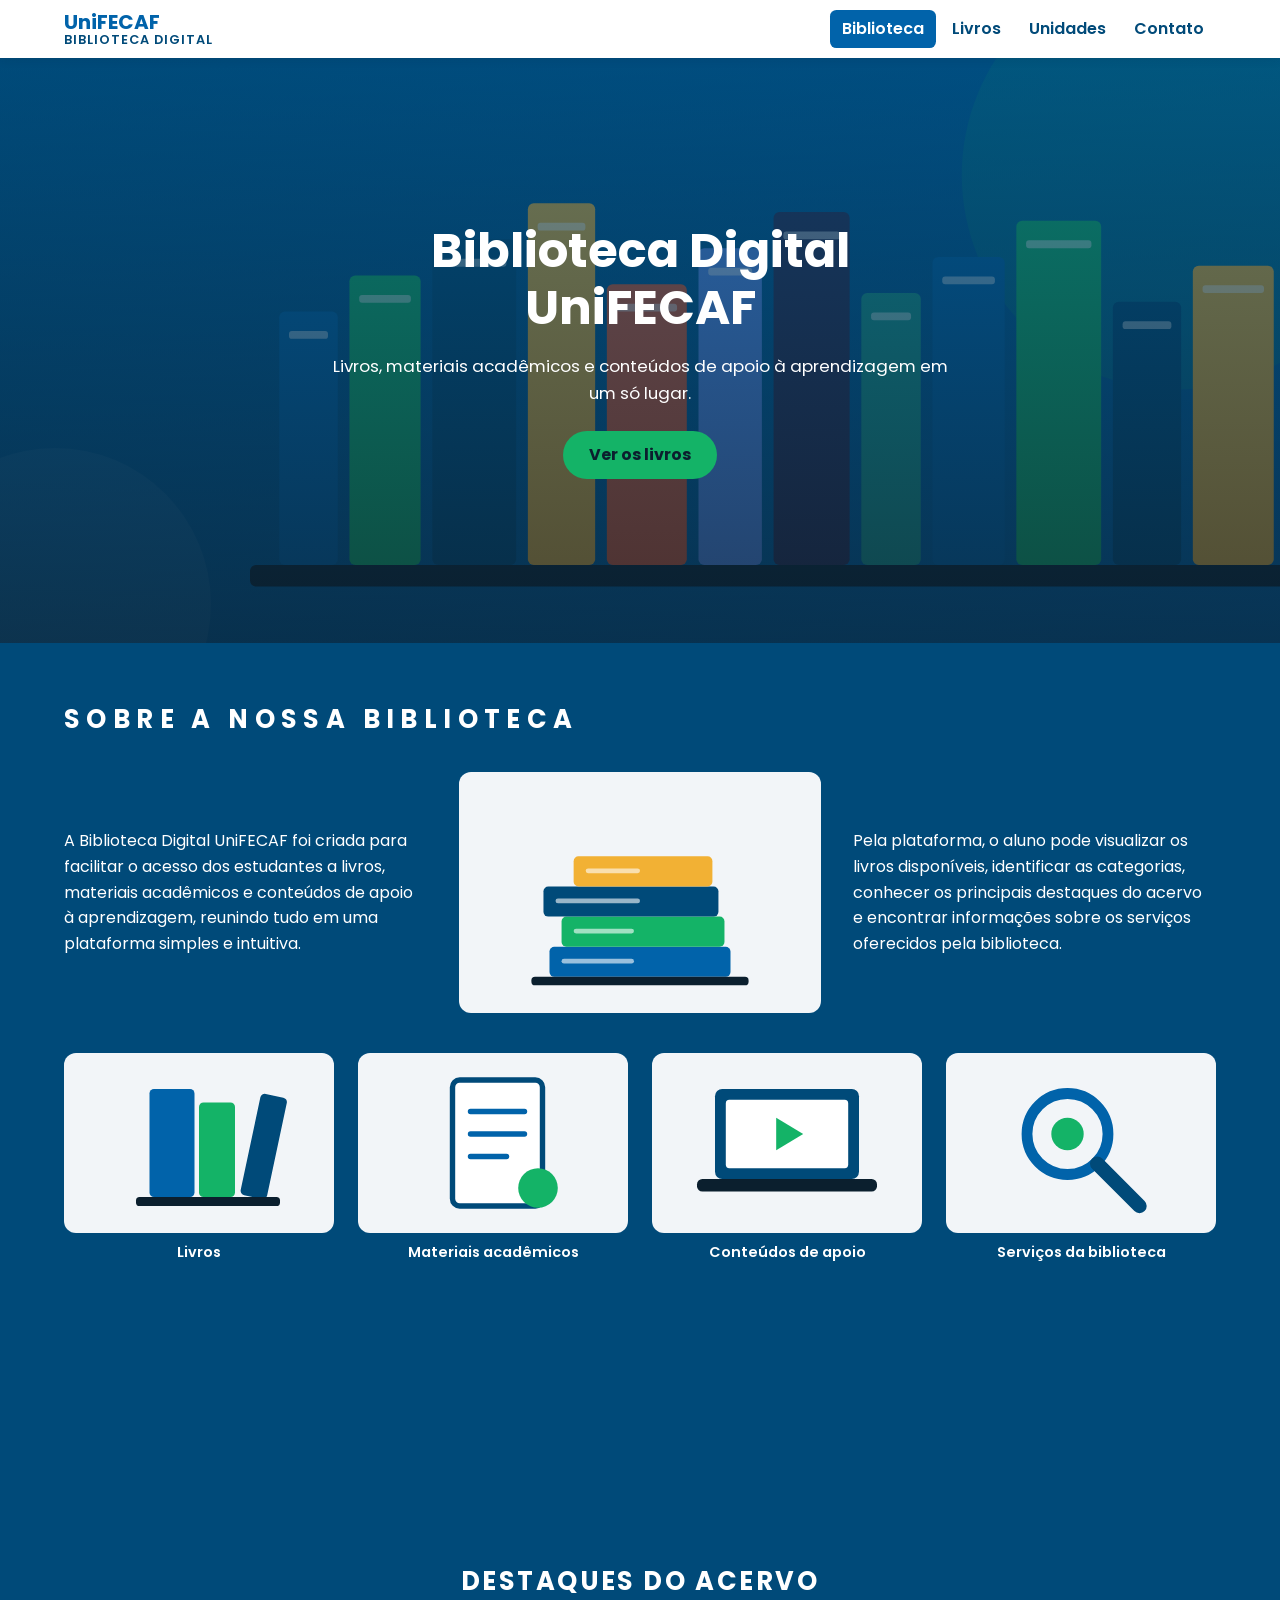
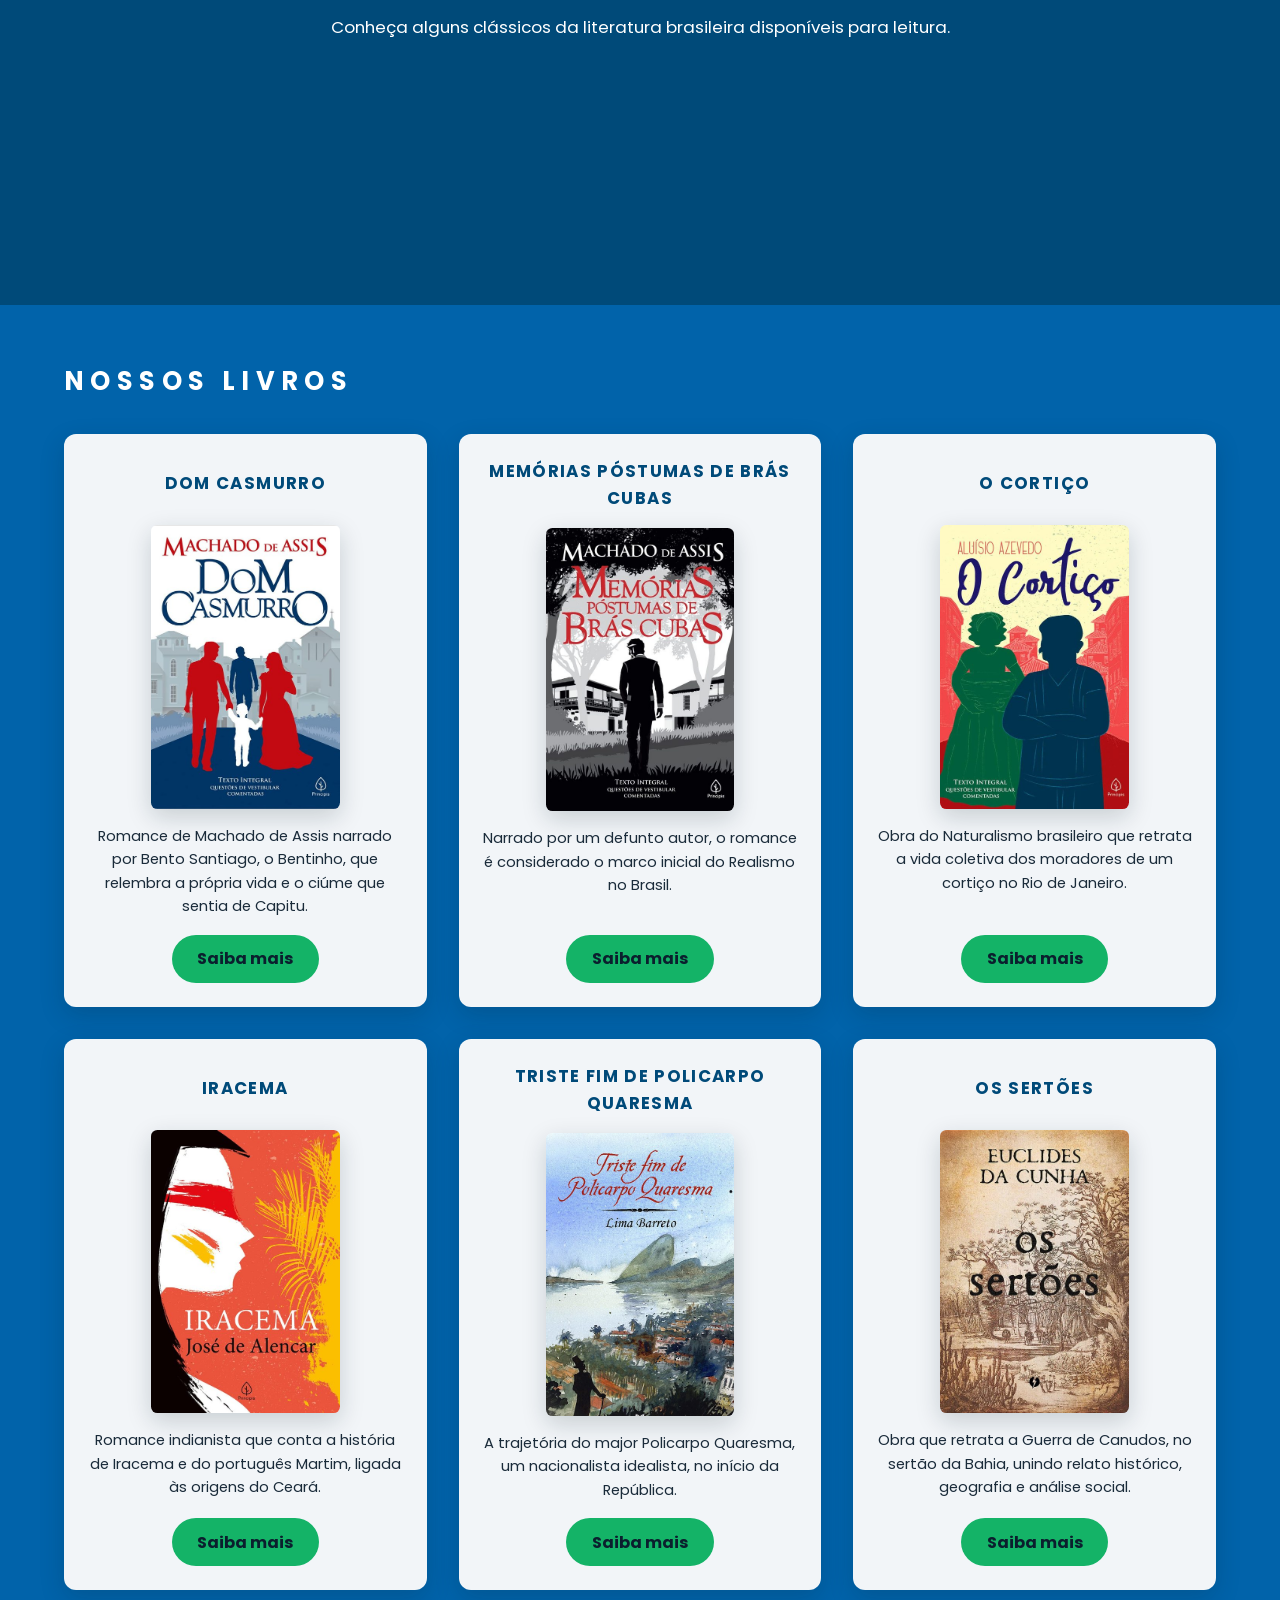
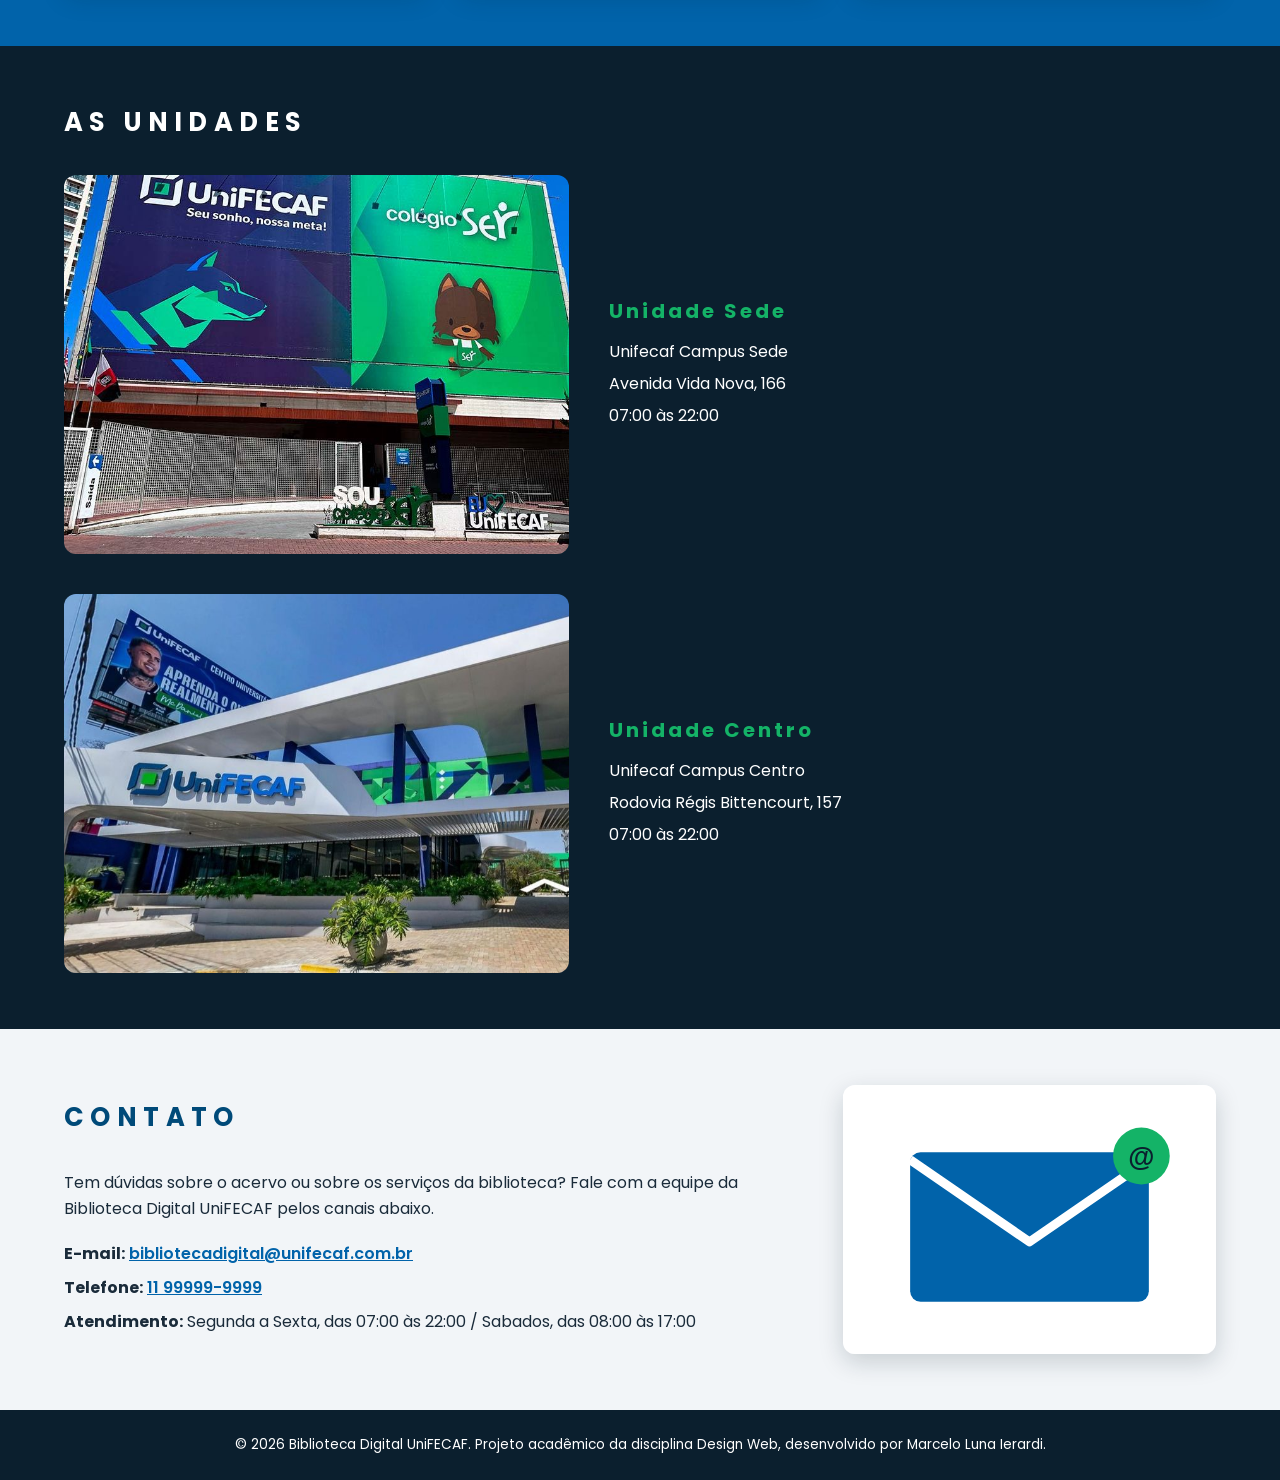
==== commit a4cf3089: "#" ====
--- a/index.html
+++ b/index.html
@@ -3,8 +3,8 @@
 <head>
 	<meta charset="UTF-8">
 	<meta name="viewport" content="width=device-width, initial-scale=1.0">
-	<title>Biblioteca Digital UniFECAF | Início</title>
-	<meta name="description" content="Biblioteca Digital UniFECAF: livros, materiais acadêmicos e conteúdos de apoio à aprendizagem reunidos em uma plataforma simples para os estudantes.">
+	<title>Biblioteca Digital UniFECAF | Livros e materiais acadêmicos</title>
+	<meta name="description" content="Biblioteca Digital UniFECAF: acesse livros, materiais acadêmicos e conteúdos de apoio à aprendizagem, conheça os destaques do acervo e as unidades.">
 	<link rel="preconnect" href="https://fonts.googleapis.com">
 	<link rel="preconnect" href="https://fonts.gstatic.com" crossorigin>
 	<link href="https://fonts.googleapis.com/css2?family=Poppins:wght@400;600;700&display=swap" rel="stylesheet">
@@ -15,16 +15,16 @@
 
 	<header class="cabecalho">
 		<div class="cabecalho__interno">
-			<a class="marca" href="index.html">
+			<a class="marca" href="#inicio">
 				<span class="marca__nome">UniFECAF</span>
 				<span class="marca__sub">Biblioteca Digital</span>
 			</a>
 			<nav class="menu" aria-label="Menu principal">
 				<ul class="menu__lista">
-					<li><a class="menu__link menu__link--ativo" href="index.html" aria-current="page">Biblioteca</a></li>
-					<li><a class="menu__link" href="livros.html">Livros</a></li>
-					<li><a class="menu__link" href="unidades.html">Unidades</a></li>
-					<li><a class="menu__link" href="contatos.html">Contato</a></li>
+					<li><a class="menu__link menu__link--ativo" href="#sobre" aria-current="page">Biblioteca</a></li>
+					<li><a class="menu__link" href="#livros">Livros</a></li>
+					<li><a class="menu__link" href="#unidades">Unidades</a></li>
+					<li><a class="menu__link" href="#contatos">Contato</a></li>
 				</ul>
 			</nav>
 		</div>
@@ -35,7 +35,7 @@
 			<div class="banner__conteudo">
 				<h1 id="titulo-principal">Biblioteca Digital UniFECAF</h1>
 				<p>Livros, materiais acadêmicos e conteúdos de apoio à aprendizagem em um só lugar.</p>
-				<a class="botao" href="livros.html">Ver os livros</a>
+				<a class="botao" href="#livros">Ver os livros</a>
 			</div>
 		</section>
 
@@ -75,14 +75,118 @@
 				</ul>
 			</div>
 		</section>
+
+		<section class="banner banner--leitura" aria-labelledby="titulo-destaque">
+			<div class="banner__conteudo">
+				<h2 id="titulo-destaque">Destaques do acervo</h2>
+				<p>Conheça alguns clássicos da literatura brasileira disponíveis para leitura.</p>
+			</div>
+		</section>
+
+		<section class="secao secao--livros" id="livros" aria-labelledby="titulo-livros">
+			<div class="container">
+				<h2 class="secao__titulo" id="titulo-livros">Nossos livros</h2>
+				<div class="livros__grade">
+					<article class="card">
+						<h3 class="card__titulo">Dom Casmurro</h3>
+						<img class="card__imagem" src="assets/imagens/capa-livro-1.jpg" alt="Capa do livro Dom Casmurro" width="500" height="750" loading="lazy">
+						<p class="card__texto">Romance de Machado de Assis narrado por Bento Santiago, o Bentinho, que relembra a própria vida e o ciúme que sentia de Capitu.</p>
+						<details class="card__detalhes">
+							<summary class="botao botao--card">Saiba mais</summary>
+							<p><strong>Autor:</strong> Machado de Assis<br><strong>Publicação:</strong> 1899</p>
+						</details>
+					</article>
+					<article class="card">
+						<h3 class="card__titulo">Memórias Póstumas de Brás Cubas</h3>
+						<img class="card__imagem" src="assets/imagens/capa-livro-2.jpg" alt="Capa do livro Memórias Póstumas de Brás Cubas" width="500" height="750" loading="lazy">
+						<p class="card__texto">Narrado por um defunto autor, o romance é considerado o marco inicial do Realismo no Brasil.</p>
+						<details class="card__detalhes">
+							<summary class="botao botao--card">Saiba mais</summary>
+							<p><strong>Autor:</strong> Machado de Assis<br><strong>Publicação:</strong> 1881</p>
+						</details>
+					</article>
+					<article class="card">
+						<h3 class="card__titulo">O Cortiço</h3>
+						<img class="card__imagem" src="assets/imagens/capa-livro-3.jpg" alt="Capa do livro O Cortiço" width="500" height="750" loading="lazy">
+						<p class="card__texto">Obra do Naturalismo brasileiro que retrata a vida coletiva dos moradores de um cortiço no Rio de Janeiro.</p>
+						<details class="card__detalhes">
+							<summary class="botao botao--card">Saiba mais</summary>
+							<p><strong>Autor:</strong> Aluísio Azevedo<br><strong>Publicação:</strong> 1890</p>
+						</details>
+					</article>
+					<article class="card">
+						<h3 class="card__titulo">Iracema</h3>
+						<img class="card__imagem" src="assets/imagens/capa-livro-4.jpg" alt="Capa do livro Iracema" width="500" height="750" loading="lazy">
+						<p class="card__texto">Romance indianista que conta a história de Iracema e do português Martim, ligada às origens do Ceará.</p>
+						<details class="card__detalhes">
+							<summary class="botao botao--card">Saiba mais</summary>
+							<p><strong>Autor:</strong> José de Alencar<br><strong>Publicação:</strong> 1865</p>
+						</details>
+					</article>
+					<article class="card">
+						<h3 class="card__titulo">Triste Fim de Policarpo Quaresma</h3>
+						<img class="card__imagem" src="assets/imagens/capa-livro-5.jpg" alt="Capa do livro Triste Fim de Policarpo Quaresma" width="500" height="750" loading="lazy">
+						<p class="card__texto">A trajetória do major Policarpo Quaresma, um nacionalista idealista, no início da República.</p>
+						<details class="card__detalhes">
+							<summary class="botao botao--card">Saiba mais</summary>
+							<p><strong>Autor:</strong> Lima Barreto<br><strong>Publicação em livro:</strong> 1915</p>
+						</details>
+					</article>
+					<article class="card">
+						<h3 class="card__titulo">Os Sertões</h3>
+						<img class="card__imagem" src="assets/imagens/capa-livro-6.jpg" alt="Capa do livro Os Sertões" width="500" height="750" loading="lazy">
+						<p class="card__texto">Obra que retrata a Guerra de Canudos, no sertão da Bahia, unindo relato histórico, geografia e análise social.</p>
+						<details class="card__detalhes">
+							<summary class="botao botao--card">Saiba mais</summary>
+							<p><strong>Autor:</strong> Euclides da Cunha<br><strong>Publicação:</strong> 1902</p>
+						</details>
+					</article>
+				</div>
+			</div>
+		</section>
+
+		<section class="secao secao--unidades" id="unidades" aria-labelledby="titulo-unidades">
+			<div class="container">
+				<h2 class="secao__titulo" id="titulo-unidades">As unidades</h2>
+				<article class="unidade">
+					<img class="unidade__imagem" src="assets/imagens/unidade-1.jpg" alt="Ilustração de um prédio representando a Unidade 1" width="600" height="450">
+					<div class="unidade__texto">
+						<h3>Unidade Sede</h3>
+						<p>Unifecaf Campus Sede</p>
+						<p>Avenida Vida Nova, 166</p>
+						<p>07:00 às 22:00</p>
+					</div>
+				</article>
+				<article class="unidade">
+					<img class="unidade__imagem" src="assets/imagens/unidade-2.jpg" alt="Ilustração de um prédio representando a Unidade 2" width="600" height="450">
+					<div class="unidade__texto">
+						<h3>Unidade Centro</h3>
+						<p>Unifecaf Campus Centro</p>
+						<p>Rodovia Régis Bittencourt, 157</p>
+						<p>07:00 às 22:00</p>
+					</div>
+				</article>
+			</div>
+		</section>
+
+		<section class="secao secao--contatos" id="contatos" aria-labelledby="titulo-contatos">
+			<div class="container contatos__grade">
+				<div>
+					<h2 class="secao__titulo" id="titulo-contatos">Contato</h2>
+					<p>Tem dúvidas sobre o acervo ou sobre os serviços da biblioteca? Fale com a equipe da Biblioteca Digital UniFECAF pelos canais abaixo.</p>
+					<address class="contatos__lista">
+						<p><strong>E-mail:</strong> <a href="mailto:bibliotecadigital@unifecaf.com.br">bibliotecadigital@unifecaf.com.br</a></p>
+						<p><strong>Telefone:</strong> <a href="tel:11999999999">11 99999-9999</a></p>
+						<p><strong>Atendimento:</strong> Segunda a Sexta, das 07:00 às 22:00 / Sabados, das 08:00 às 17:00 </p>
+					</address>
+				</div>
+				<img class="contatos__imagem" src="assets/imagens/contato.svg" alt="Ilustração de um envelope de e-mail" width="500" height="360">
+			</div>
+		</section>
 	</main>
 
 	<footer class="rodape">
-		<div class="rodape__contato">
-			<p><strong>Fale com a biblioteca:</strong> <a href="mailto:bibliotecadigital@unifecaf.com.br">bibliotecadigital@unifecaf.com.br</a> | <a href="tel:11999999999">11 99999-9999</a></p>
-			<a class="rodape__link" href="contatos.html">Ver contato</a>
-		</div>
 		<p>&copy; 2026 Biblioteca Digital UniFECAF. Projeto acadêmico da disciplina Design Web, desenvolvido por Marcelo Luna Ierardi.</p>
 	</footer>
 </body>
-</html>+</html>
--- a/css/style.css
+++ b/css/style.css
@@ -23,17 +23,6 @@
 }
 
 body {
-	min-height: 100vh;
-	display: flex;
-	flex-direction: column;
-}
-
-main {
-	flex-grow: 1;
-	background-color: var(--claro);
-}
-
-body {
 	font-family: var(--fonte);
 	font-size: 1rem;
 	line-height: 1.6;
@@ -79,7 +68,6 @@
 }
 
 .cabecalho {
-	view-transition-name: cabecalho;
 	position: sticky;
 	top: 0;
 	z-index: 50;
@@ -195,8 +183,7 @@
 	margin-bottom: 1rem;
 }
 
-.banner h2,
-.banner--leitura h1 {
+.banner h2 {
 	font-size: 1.6rem;
 	letter-spacing: 0.1em;
 	text-transform: uppercase;
@@ -401,63 +388,6 @@
 	text-align: center;
 }
 
-.rodape__contato {
-	display: flex;
-	flex-direction: column;
-	align-items: center;
-	gap: 0.5rem;
-	padding-bottom: 1rem;
-	margin-bottom: 1rem;
-	border-bottom: 0.06rem solid rgba(255, 255, 255, 0.2);
-	overflow-wrap: anywhere;
-}
-
-.rodape__contato a {
-	color: var(--verde);
-	font-weight: 600;
-}
-
-.rodape__link {
-	display: inline-block;
-	padding: 0.35rem 1rem;
-	border: 0.1rem solid var(--verde);
-	border-radius: 2rem;
-	text-decoration: none;
-}
-
-.rodape__link:hover {
-	background-color: var(--verde);
-	color: var(--escuro) !important;
-}
-
-@media (prefers-reduced-motion: no-preference) {
-	@view-transition {
-		navigation: auto;
-	}
-
-	::view-transition-old(root) {
-		animation: 0.25s ease-in both sair-pagina;
-	}
-
-	::view-transition-new(root) {
-		animation: 0.35s ease-out both entrar-pagina;
-	}
-}
-
-@keyframes sair-pagina {
-	to {
-		opacity: 0;
-		transform: translateX(-2rem);
-	}
-}
-
-@keyframes entrar-pagina {
-	from {
-		opacity: 0;
-		transform: translateX(2rem);
-	}
-}
-
 @media (min-width: 600px) {
 	.livros__grade {
 		grid-template-columns: repeat(2, 1fr);
@@ -508,12 +438,6 @@
 	.contatos__grade {
 		grid-template-columns: 2fr 1fr;
 	}
-
-	.rodape__contato {
-		flex-direction: row;
-		justify-content: center;
-		gap: 1.5rem;
-	}
 }
 
 @media (min-width: 1024px) {
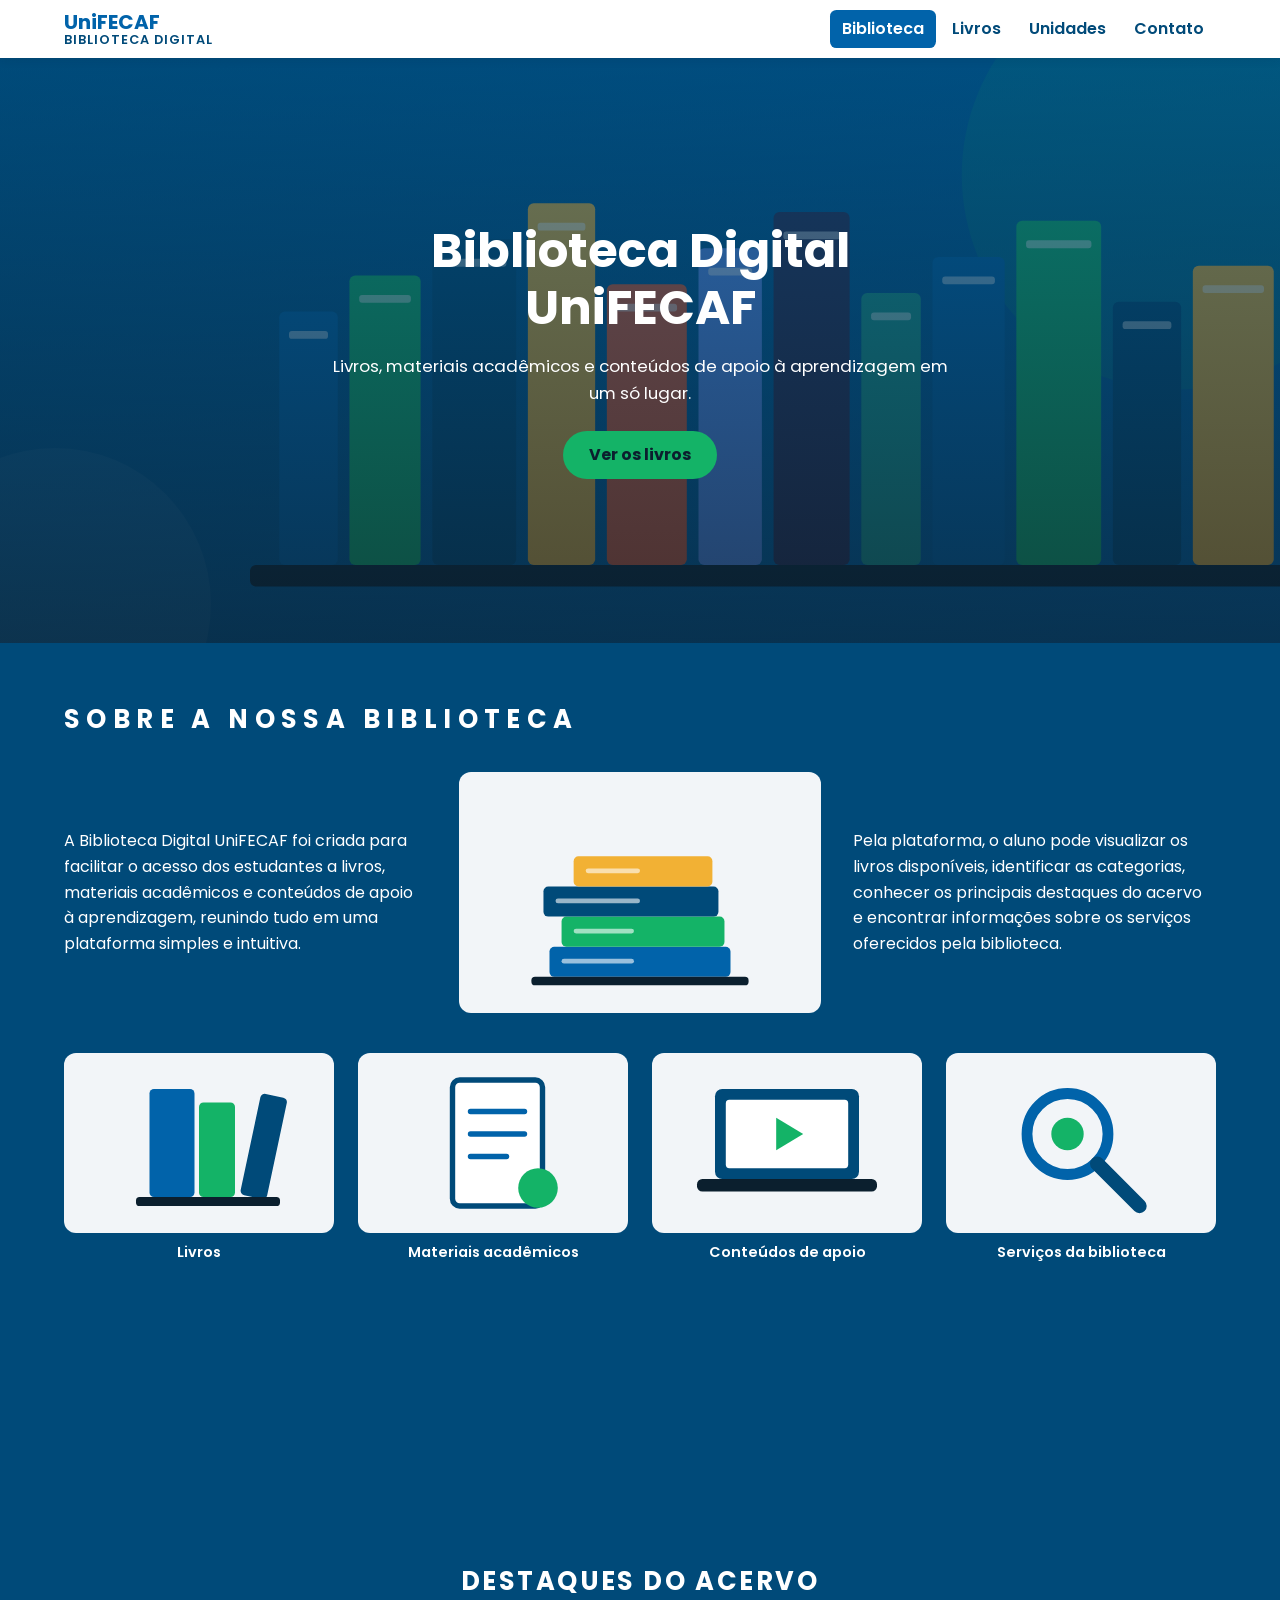
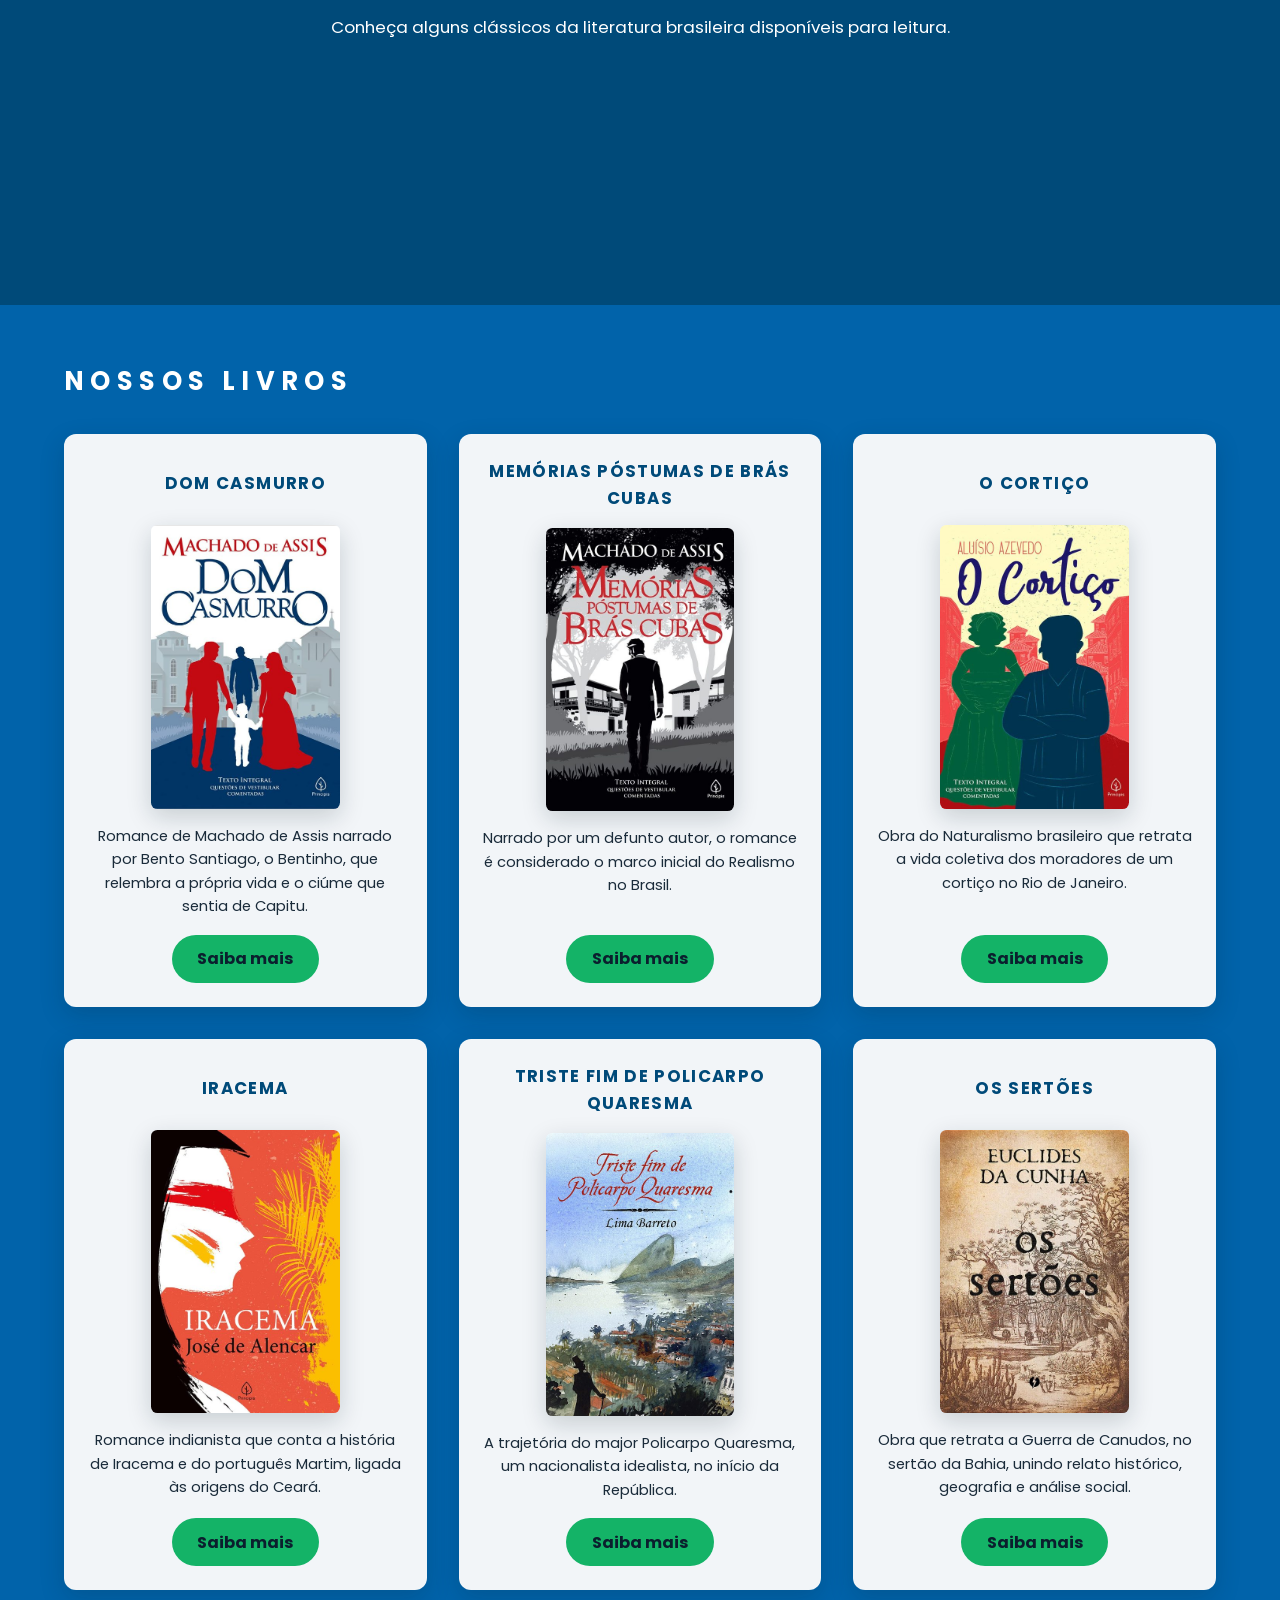
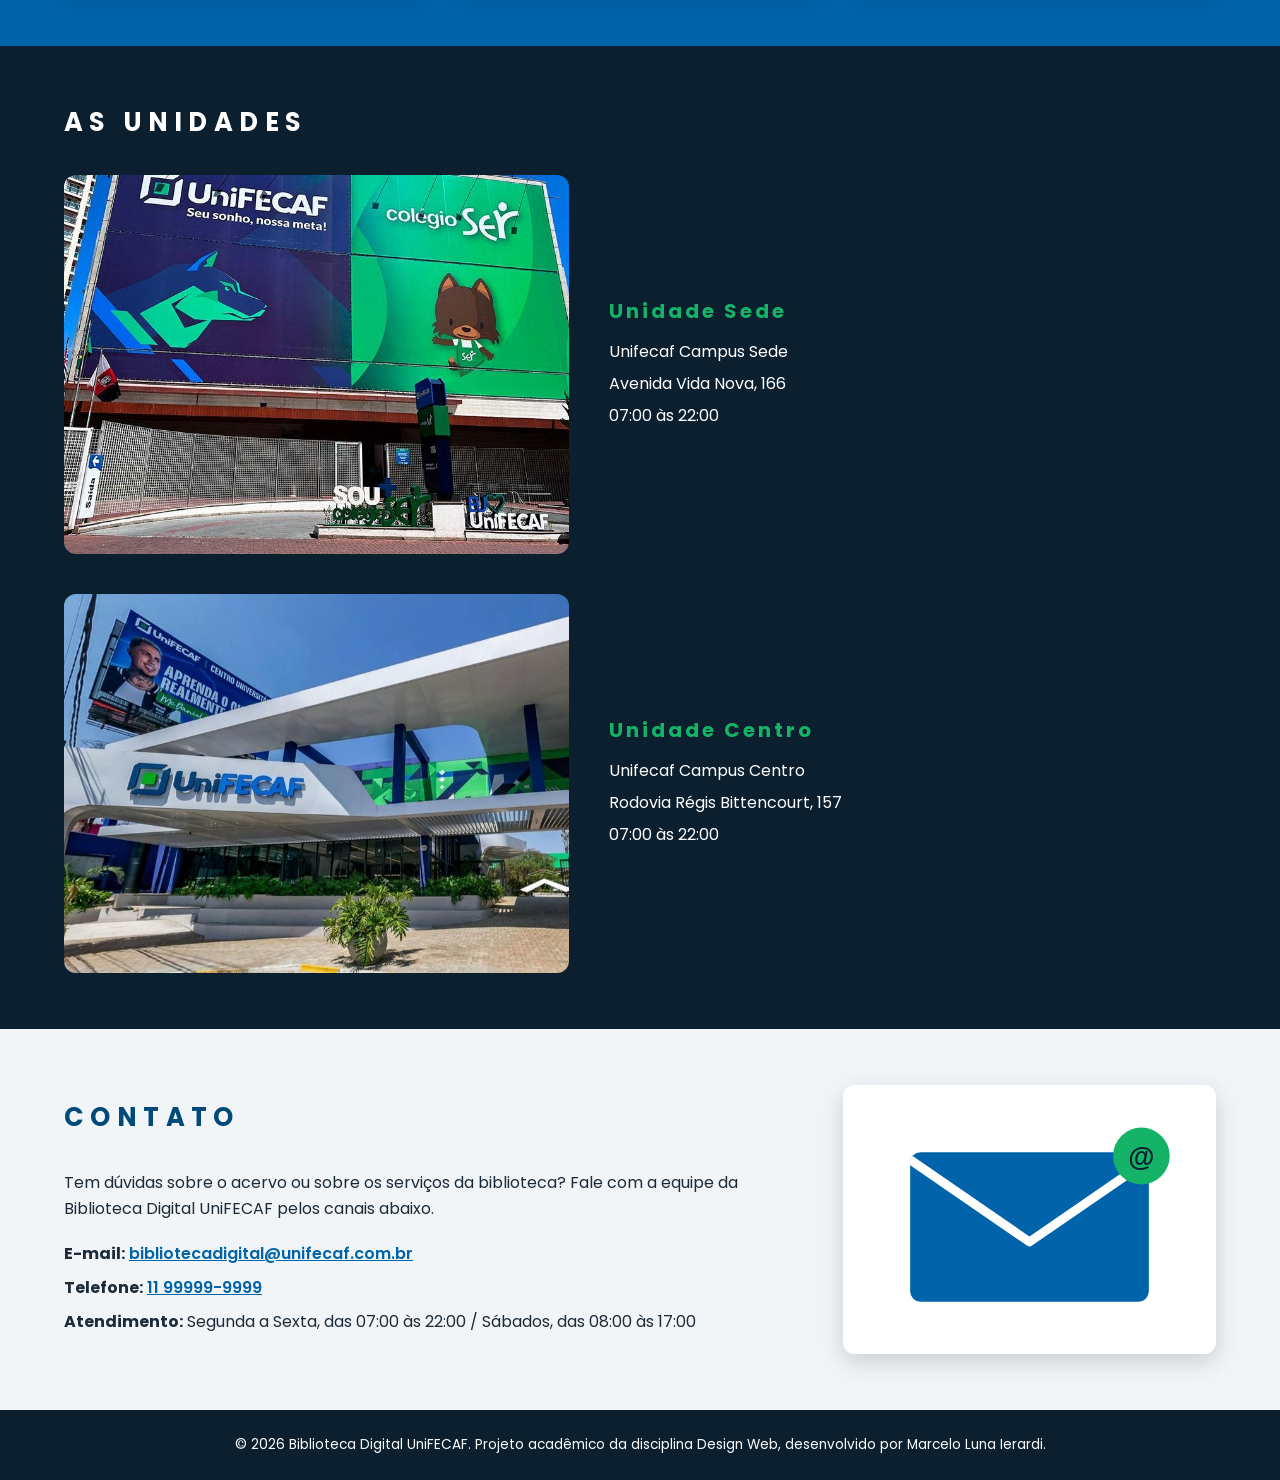
==== commit 6e19c818: "#" ====
--- a/index.html
+++ b/index.html
@@ -177,7 +177,7 @@
 					<address class="contatos__lista">
 						<p><strong>E-mail:</strong> <a href="mailto:bibliotecadigital@unifecaf.com.br">bibliotecadigital@unifecaf.com.br</a></p>
 						<p><strong>Telefone:</strong> <a href="tel:11999999999">11 99999-9999</a></p>
-						<p><strong>Atendimento:</strong> Segunda a Sexta, das 07:00 às 22:00 / Sabados, das 08:00 às 17:00 </p>
+						<p><strong>Atendimento:</strong> Segunda a Sexta, das 07:00 às 22:00 / Sábados, das 08:00 às 17:00 </p>
 					</address>
 				</div>
 				<img class="contatos__imagem" src="assets/imagens/contato.svg" alt="Ilustração de um envelope de e-mail" width="500" height="360">
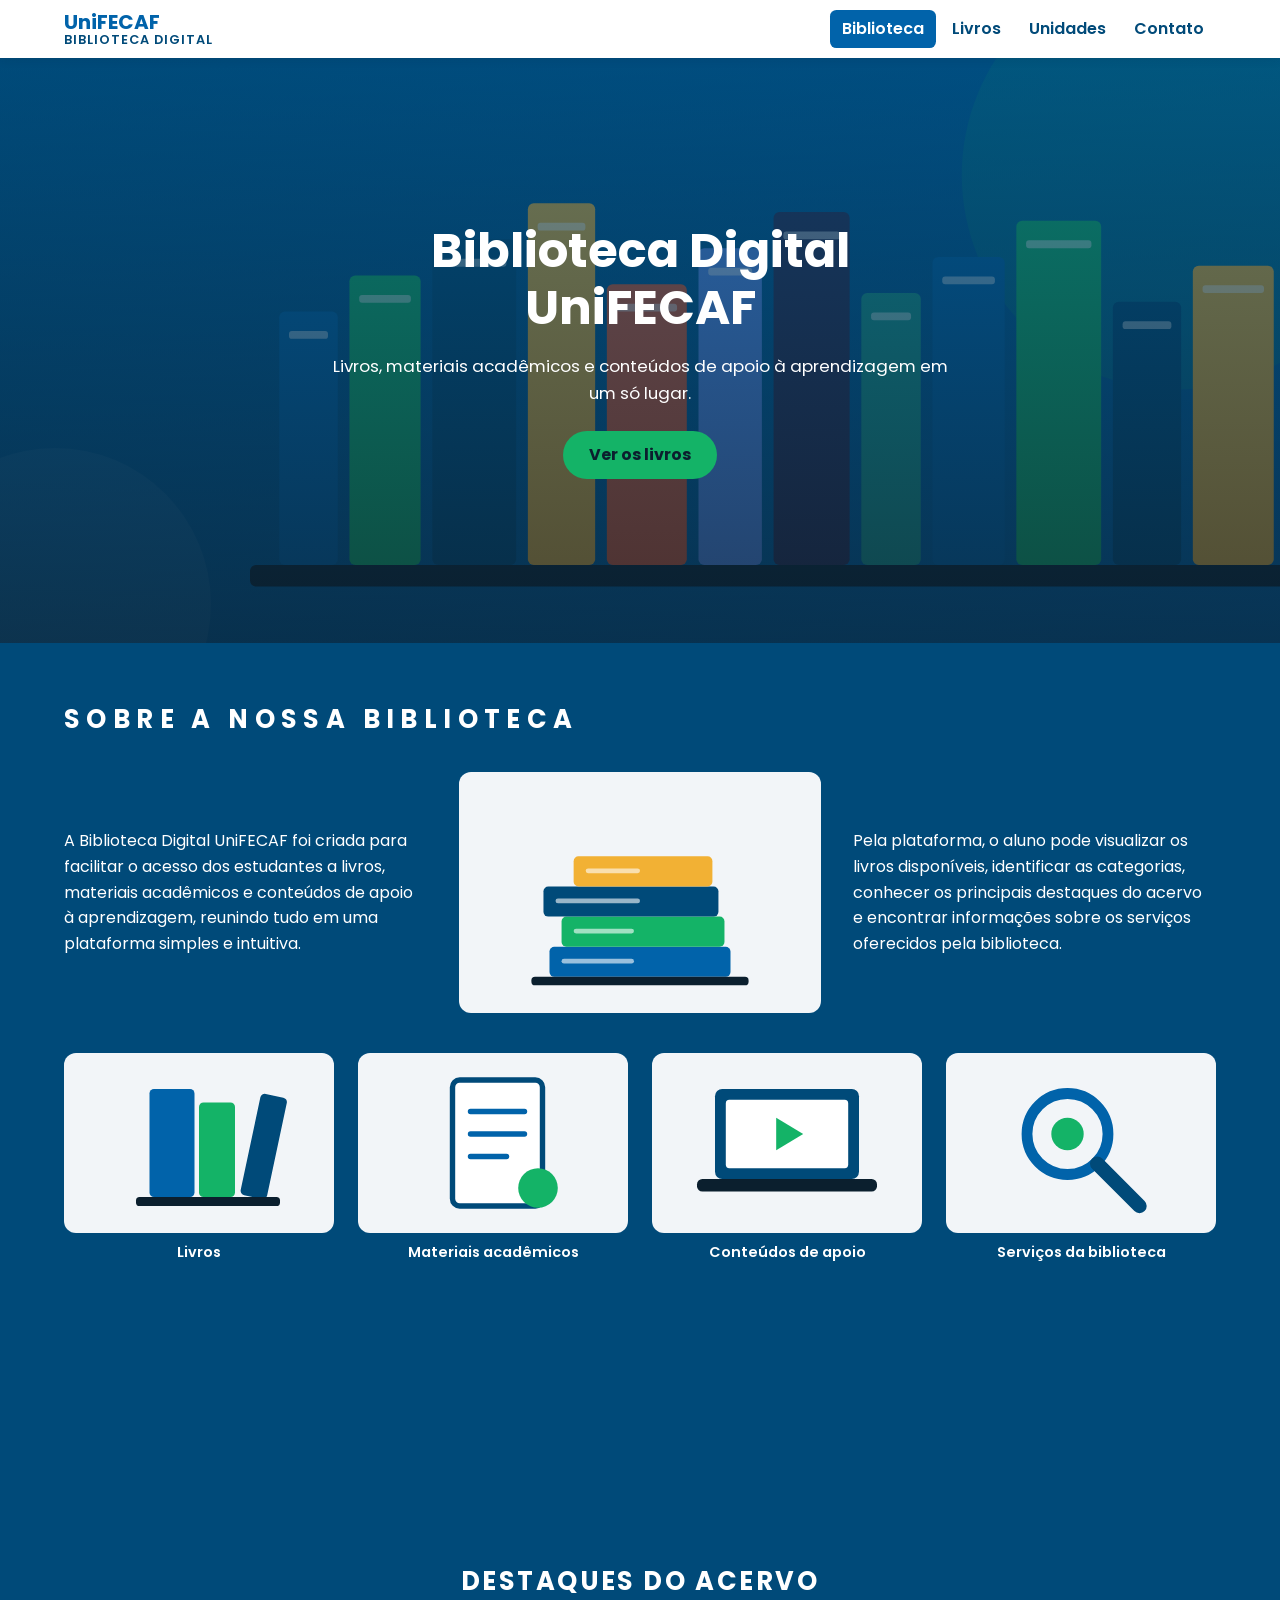
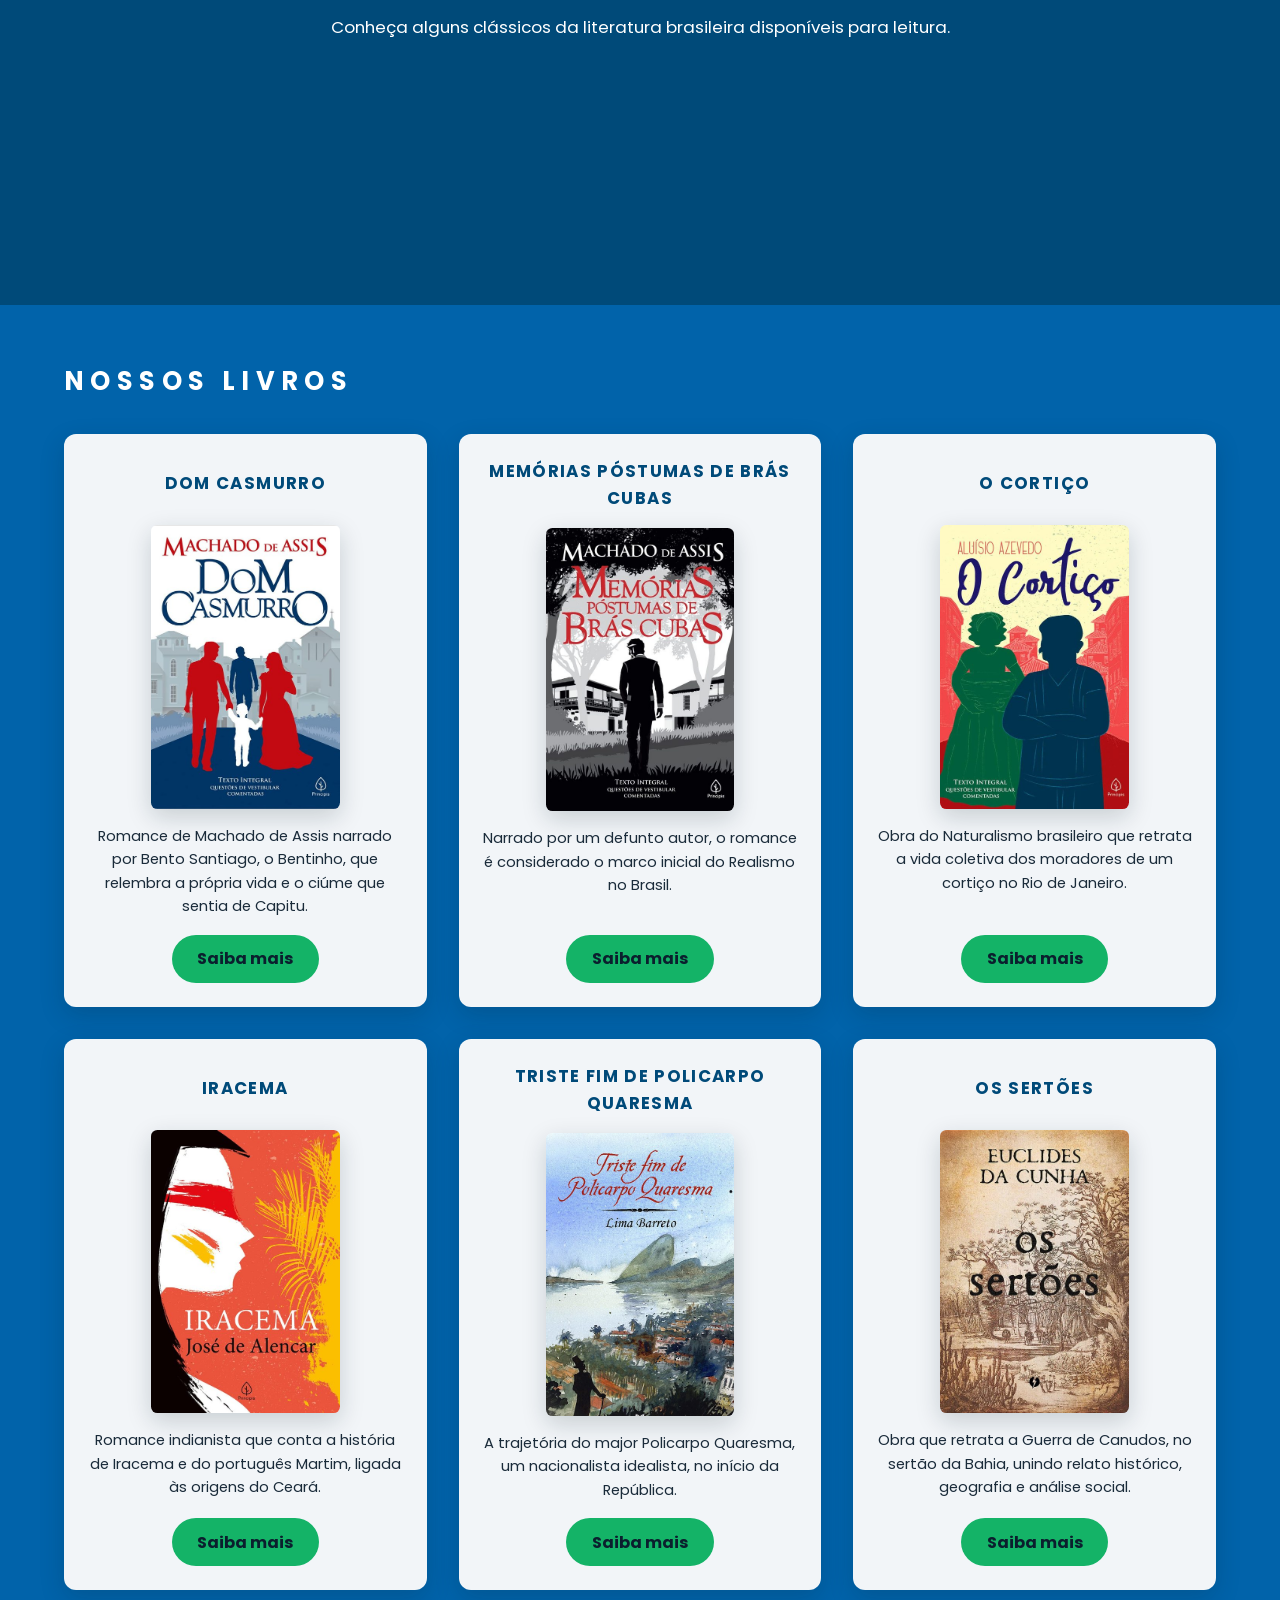
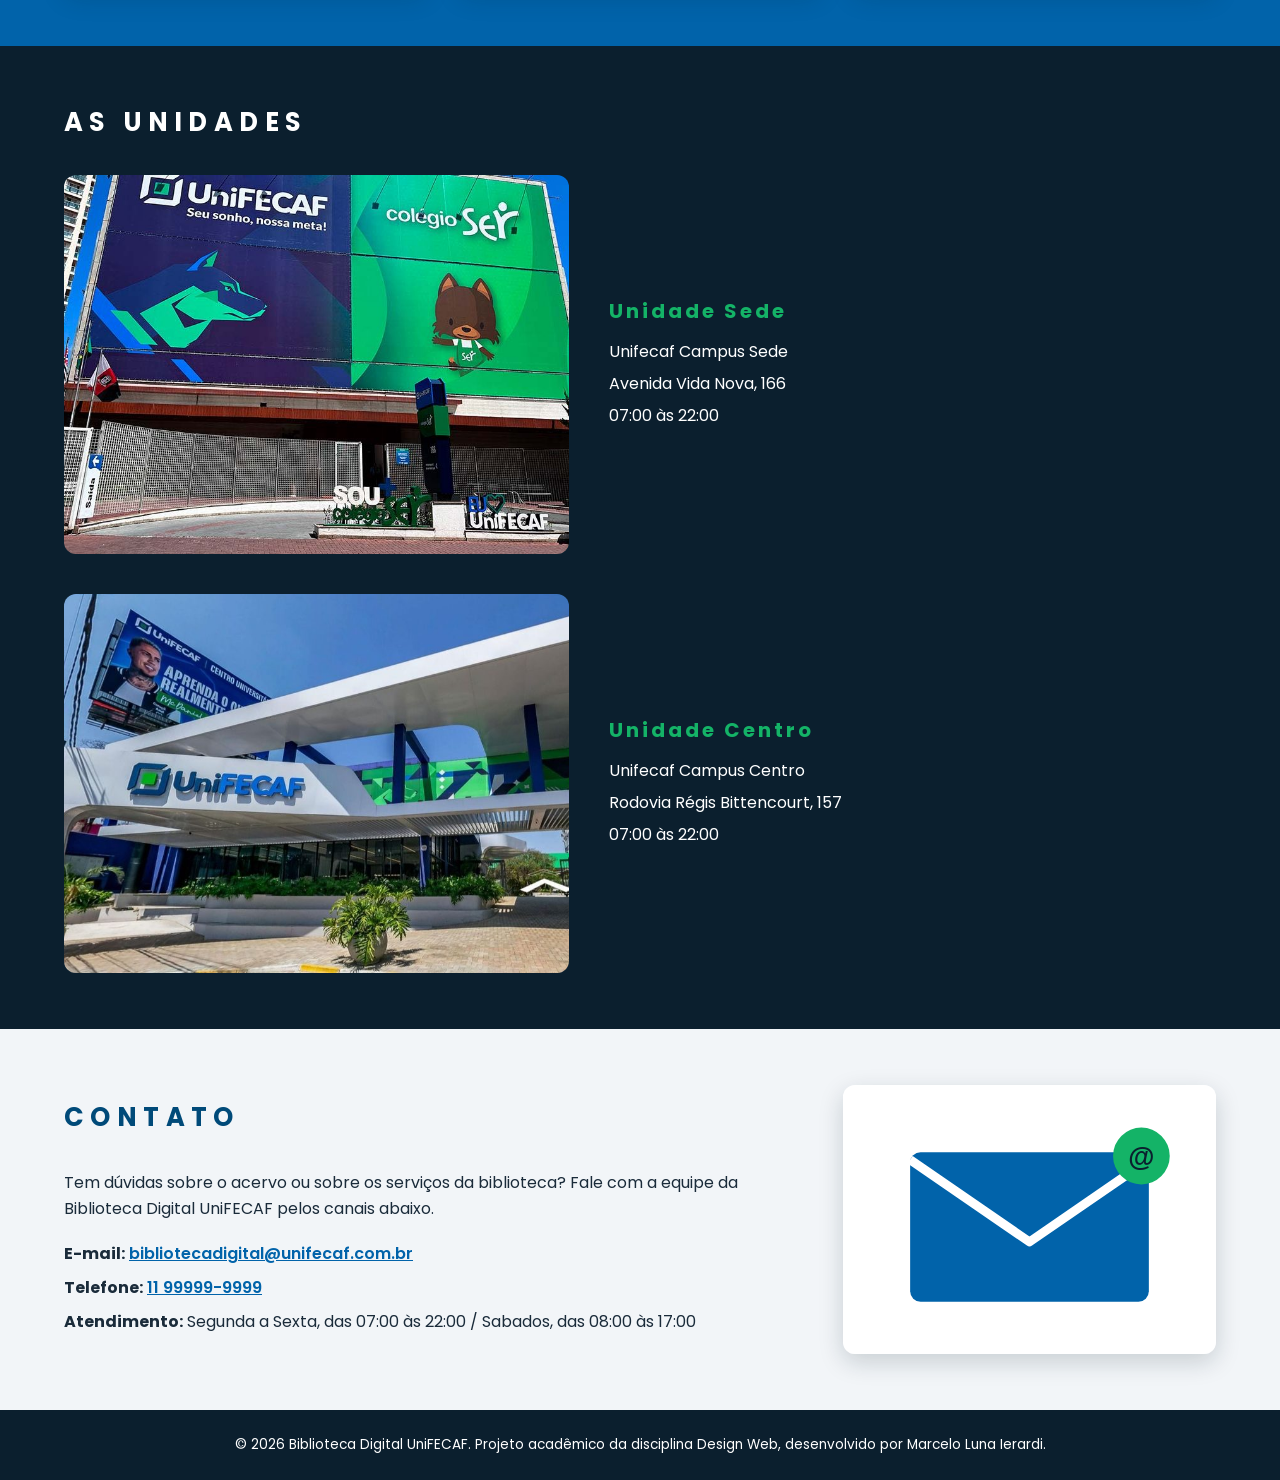
==== commit d302d88c: "#" ====
--- a/index.html
+++ b/index.html
@@ -177,7 +177,7 @@
 					<address class="contatos__lista">
 						<p><strong>E-mail:</strong> <a href="mailto:bibliotecadigital@unifecaf.com.br">bibliotecadigital@unifecaf.com.br</a></p>
 						<p><strong>Telefone:</strong> <a href="tel:11999999999">11 99999-9999</a></p>
-						<p><strong>Atendimento:</strong> Segunda a Sexta, das 07:00 às 22:00 / Sábados, das 08:00 às 17:00 </p>
+						<p><strong>Atendimento:</strong> Segunda a Sexta, das 07:00 às 22:00 / Sabados, das 08:00 às 17:00 </p>
 					</address>
 				</div>
 				<img class="contatos__imagem" src="assets/imagens/contato.svg" alt="Ilustração de um envelope de e-mail" width="500" height="360">
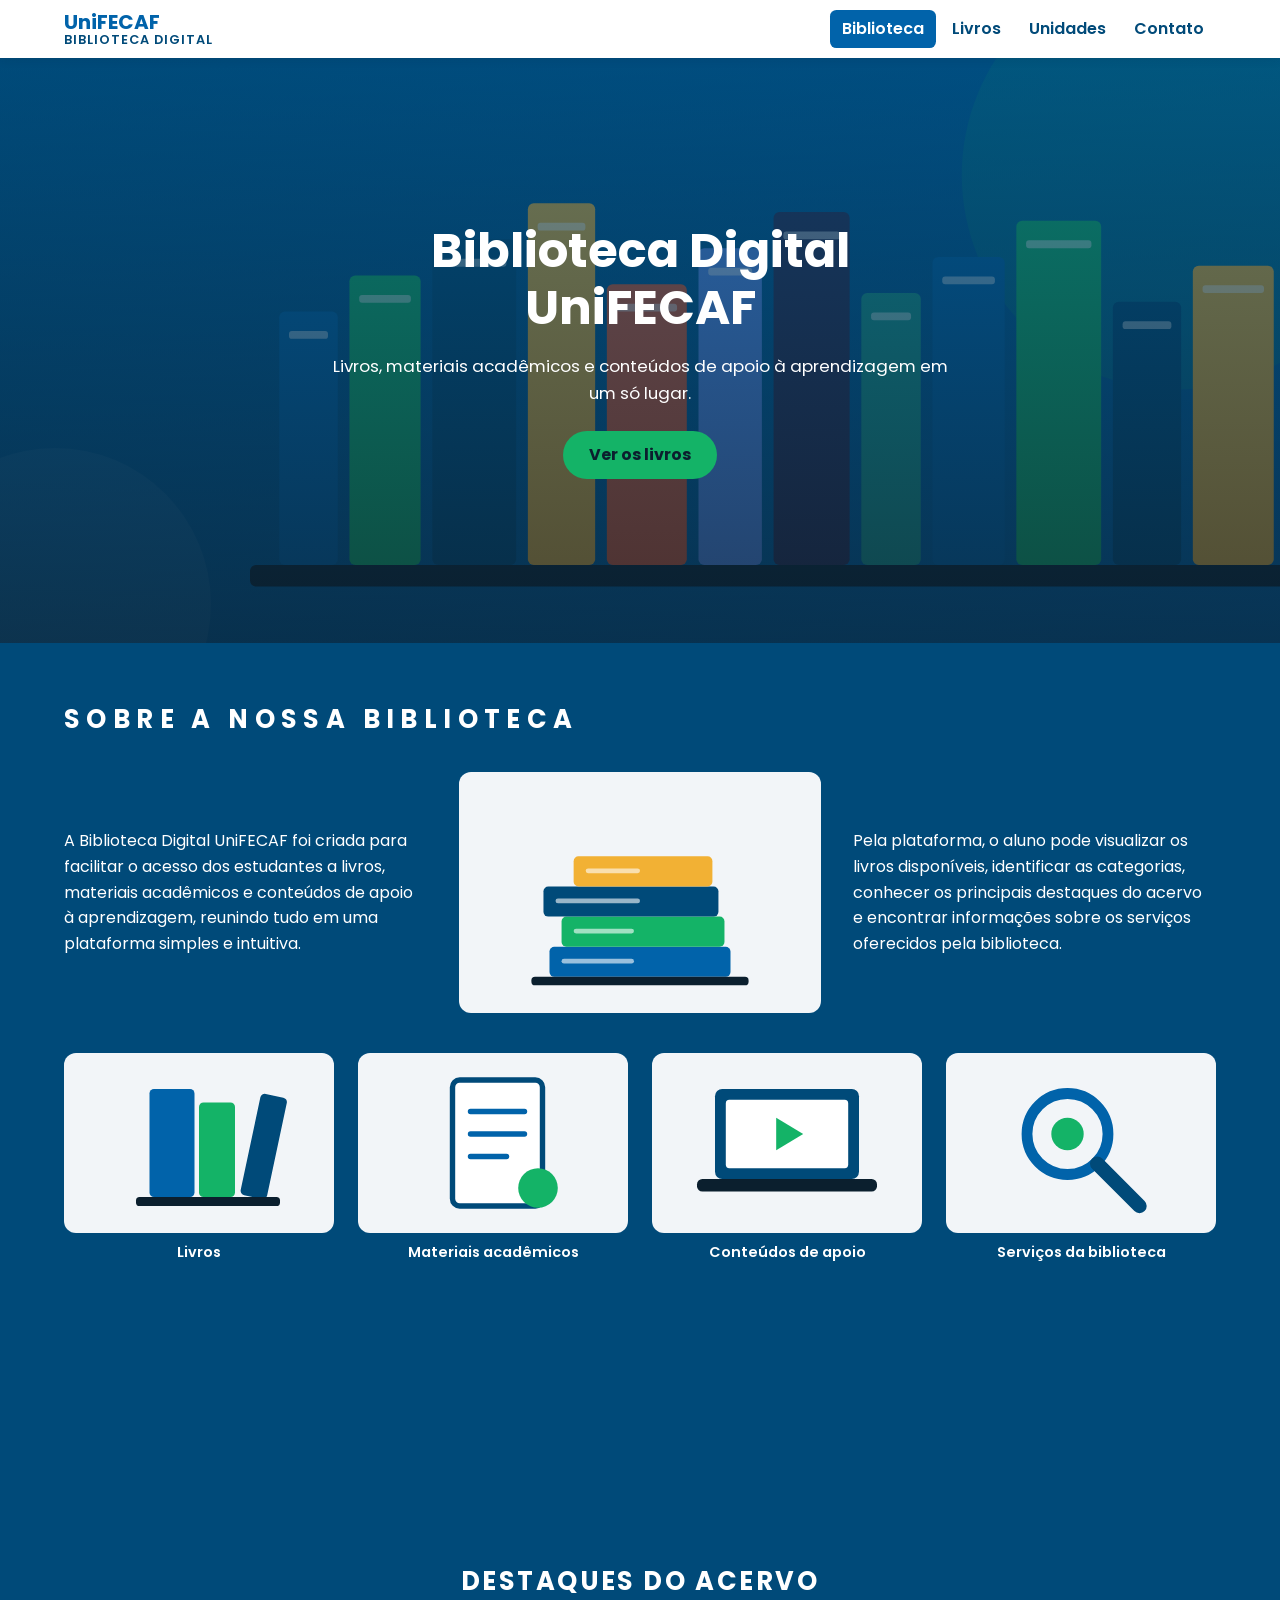
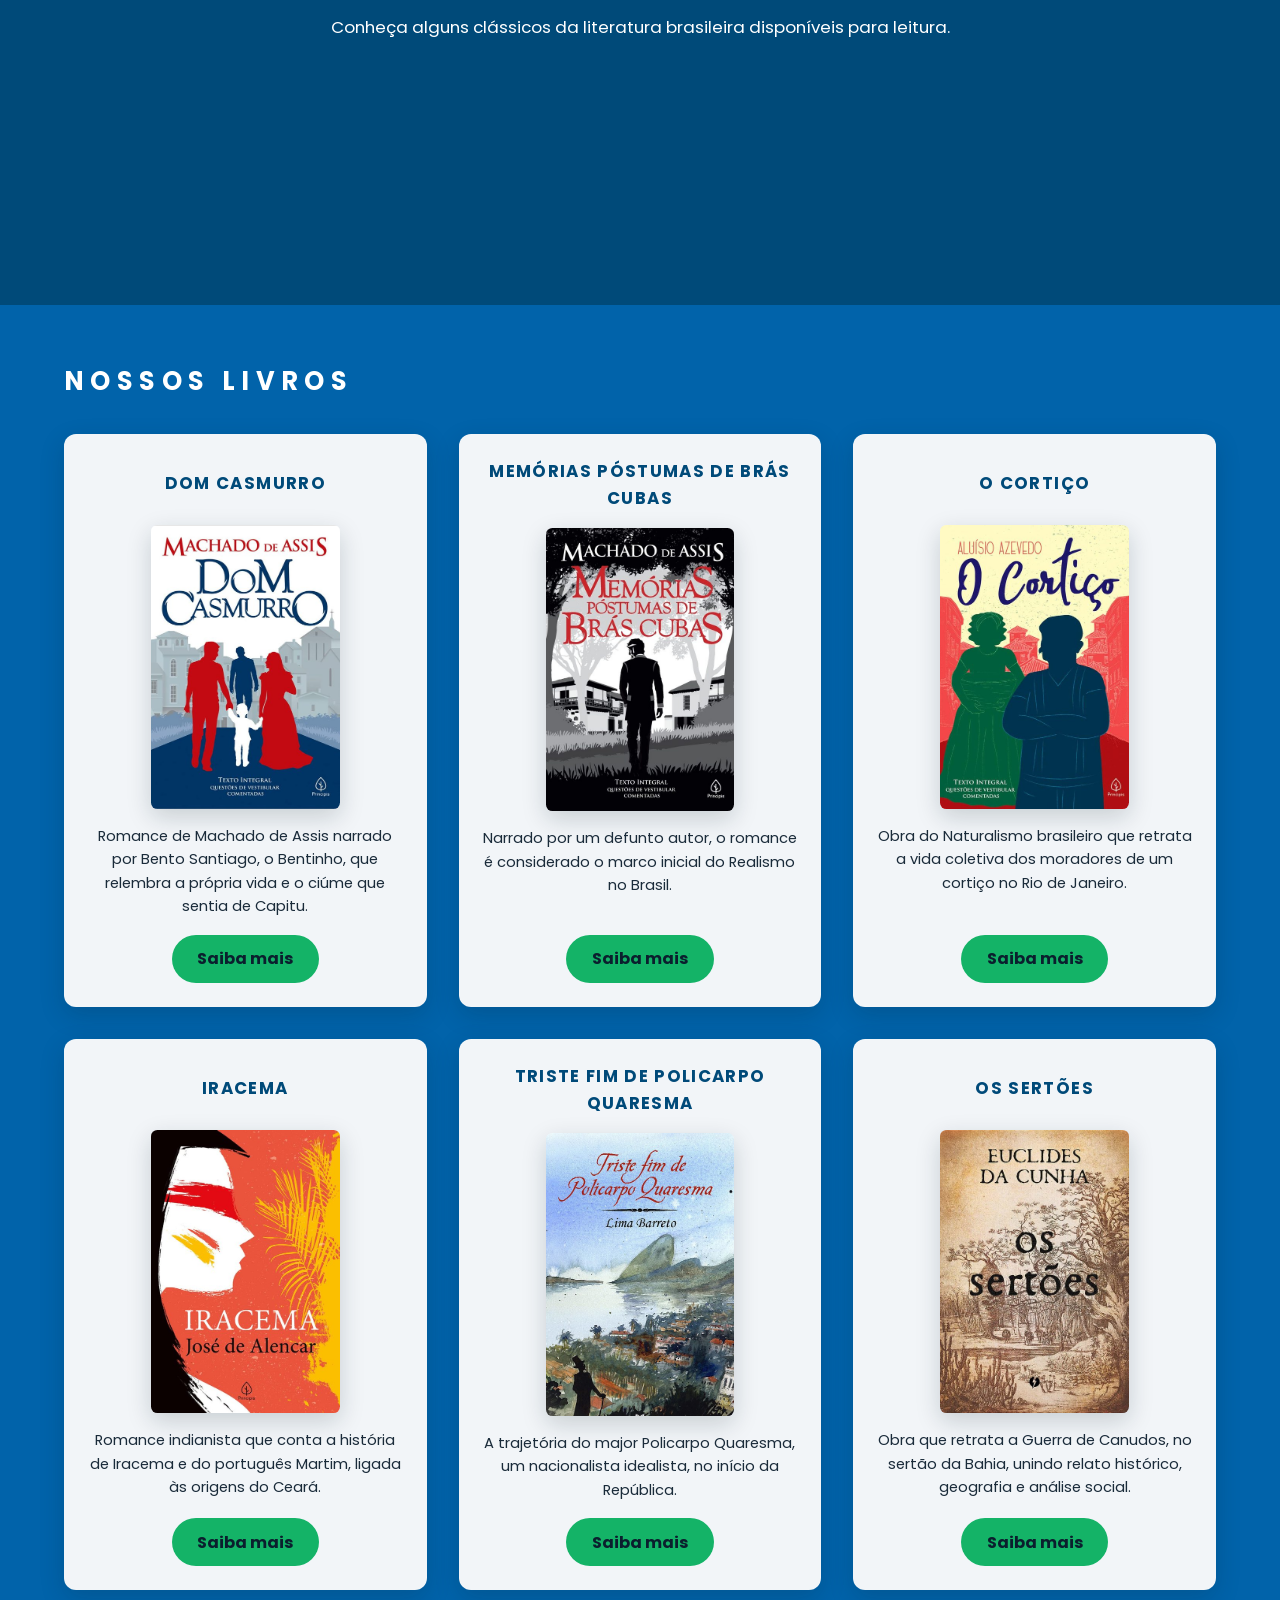
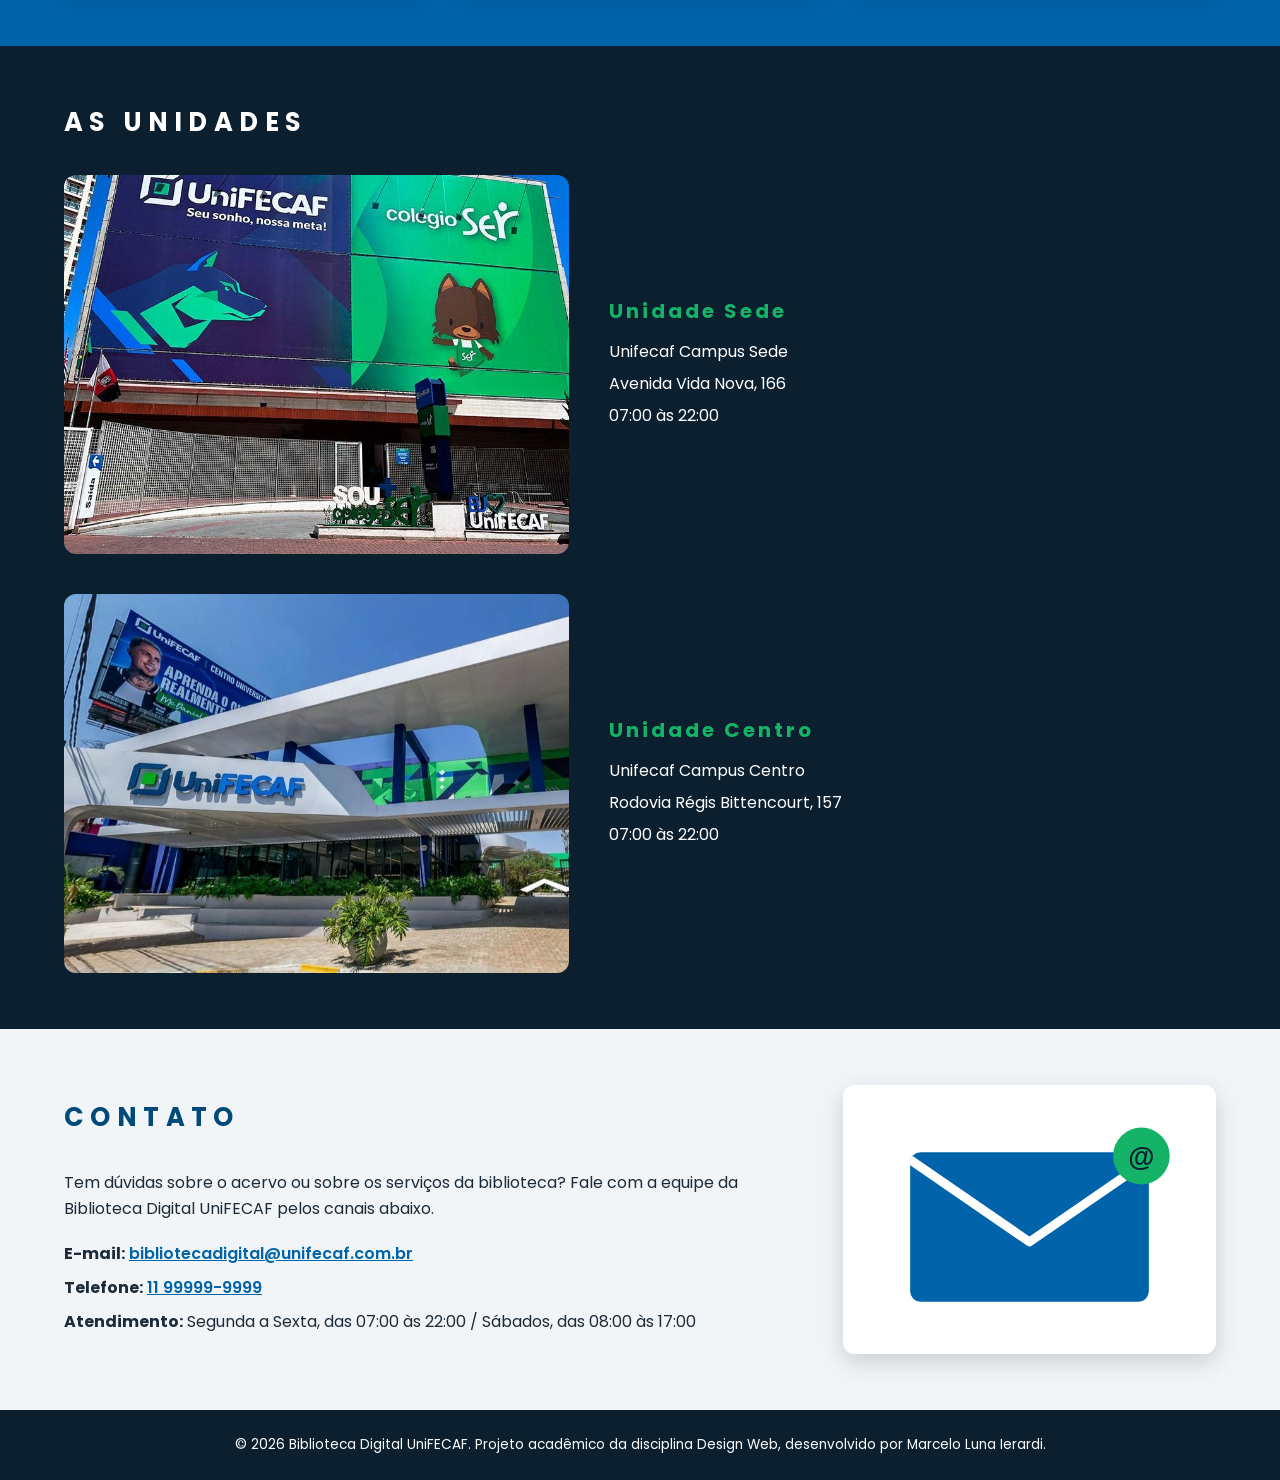
==== commit 568cdc86: "#" ====
--- a/index.html
+++ b/index.html
@@ -177,7 +177,7 @@
 					<address class="contatos__lista">
 						<p><strong>E-mail:</strong> <a href="mailto:bibliotecadigital@unifecaf.com.br">bibliotecadigital@unifecaf.com.br</a></p>
 						<p><strong>Telefone:</strong> <a href="tel:11999999999">11 99999-9999</a></p>
-						<p><strong>Atendimento:</strong> Segunda a Sexta, das 07:00 às 22:00 / Sabados, das 08:00 às 17:00 </p>
+						<p><strong>Atendimento:</strong> Segunda a Sexta, das 07:00 às 22:00 / Sábados, das 08:00 às 17:00 </p>
 					</address>
 				</div>
 				<img class="contatos__imagem" src="assets/imagens/contato.svg" alt="Ilustração de um envelope de e-mail" width="500" height="360">
